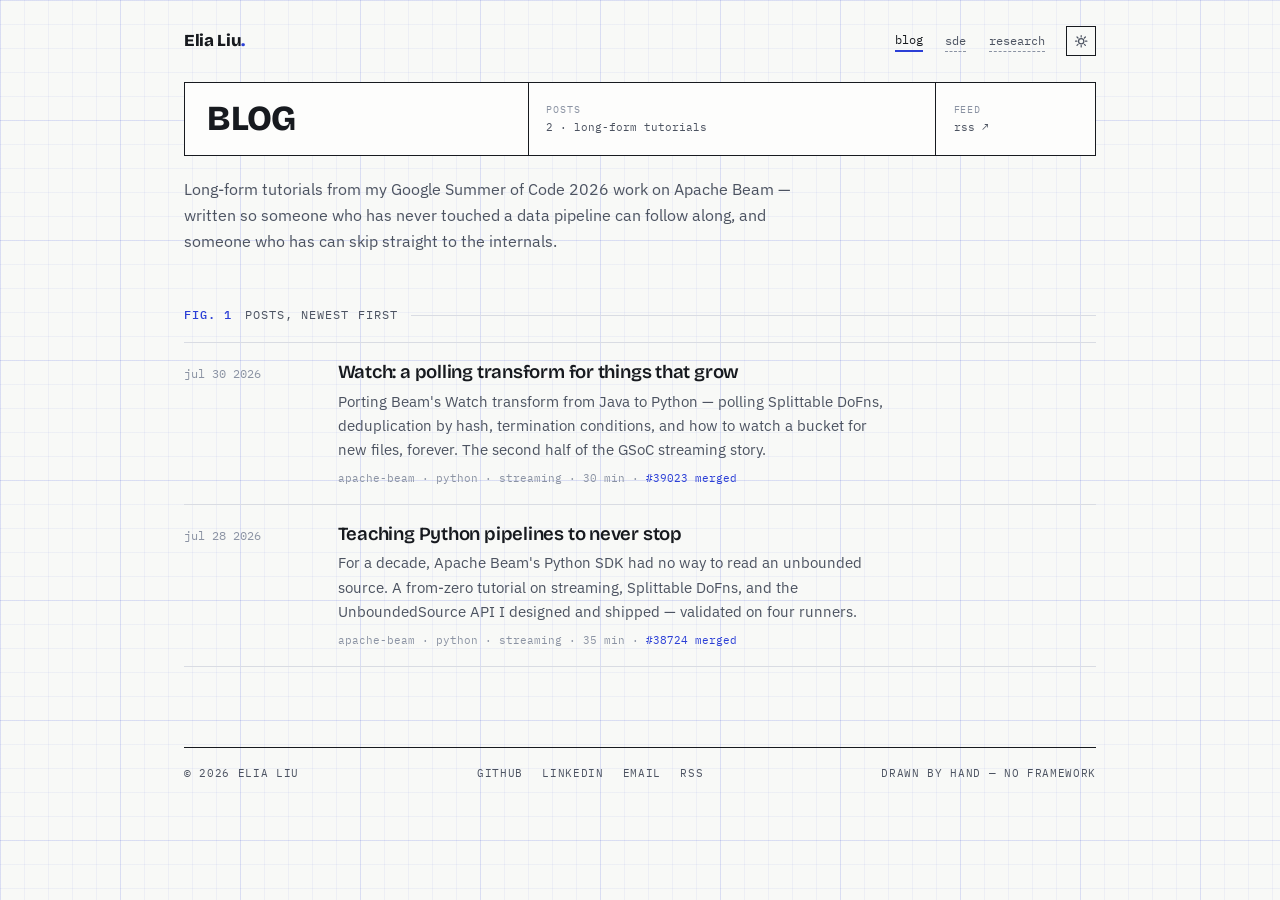
==== blog/index.html @ fddeb636 "feat: launch personal site with schematic design and GSoC blog posts" ====
<!DOCTYPE html>
<html lang="en">
<head>
  <meta charset="utf-8">
  <meta name="viewport" content="width=device-width, initial-scale=1">
  <title>Blog — Elia Liu</title>
  <meta name="description" content="Long-form tutorials and build notes from Elia Liu's GSoC 2026 work on Apache Beam: unbounded sources, the Watch transform, and streaming Python.">
  <link rel="canonical" href="https://eliaaazzz.github.io/blog/">
  <meta property="og:title" content="Blog — Elia Liu">
  <meta property="og:description" content="Long-form tutorials and build notes: streaming Python on Apache Beam.">
  <meta property="og:type" content="website">
  <meta property="og:url" content="https://eliaaazzz.github.io/blog/">
  <meta property="og:site_name" content="Elia Liu">
  <meta name="twitter:card" content="summary">
  <meta name="theme-color" media="(prefers-color-scheme: light)" content="#f8f9f7">
  <meta name="theme-color" media="(prefers-color-scheme: dark)" content="#101114">
  <link rel="icon" type="image/svg+xml" href="/assets/favicon.svg">
  <link rel="alternate" type="application/rss+xml" title="Elia Liu — writing" href="/feed.xml">
  <script>(function(){try{var t=localStorage.getItem("theme");if(t)document.documentElement.setAttribute("data-theme",t)}catch(e){}})();</script>
  <link rel="preconnect" href="https://fonts.googleapis.com">
  <link rel="preconnect" href="https://fonts.gstatic.com" crossorigin>
  <link href="https://fonts.googleapis.com/css2?family=Bricolage+Grotesque:opsz,wght@12..96,600;12..96,700;12..96,800&family=IBM+Plex+Mono:wght@400;500&family=IBM+Plex+Sans:wght@400;500;600&display=swap" rel="stylesheet">
  <link rel="stylesheet" href="/assets/css/main.css">
  <script defer src="/assets/js/main.js"></script>
</head>
<body>
  <a class="skip-link" href="#main">Skip to content</a>

  <header class="topbar shell">
    <a class="wordmark" href="/">Elia Liu<span class="lt">.</span></a>
    <div class="topbar-right">
      <nav class="crumbs" aria-label="Site">
        <a href="/blog/" aria-current="page">blog</a>
        <a href="/sde/">sde</a>
        <a href="/research/">research</a>
      </nav>
      <button class="theme-btn" type="button" aria-label="Toggle color theme">
        <svg class="sun" viewBox="0 0 24 24" fill="none" stroke="currentColor" stroke-width="2" stroke-linecap="round" aria-hidden="true"><circle cx="12" cy="12" r="4.4"/><path d="M12 2.5v2.4M12 19.1v2.4M2.5 12h2.4M19.1 12h2.4M5 5l1.7 1.7M17.3 17.3 19 19M19 5l-1.7 1.7M6.7 17.3 5 19"/></svg>
        <svg class="moon" viewBox="0 0 24 24" fill="none" stroke="currentColor" stroke-width="2" stroke-linecap="round" stroke-linejoin="round" aria-hidden="true"><path d="M20.2 14.2A8.2 8.2 0 0 1 9.8 3.8a8.2 8.2 0 1 0 10.4 10.4Z"/></svg>
      </button>
    </div>
  </header>

  <main id="main" class="shell">

    <header class="pstrip">
      <h1>Blog</h1>
      <div class="cell"><b>POSTS</b>2 · long-form tutorials</div>
      <div class="cell"><b>FEED</b><a href="/feed.xml" style="text-decoration:none">rss ↗</a></div>
    </header>
    <p class="page-dek">
      Long-form tutorials from my Google Summer of Code 2026 work on Apache Beam — written so
      someone who has never touched a data pipeline can follow along, and someone who has can skip
      straight to the internals.
    </p>

    <section class="fig" aria-labelledby="figposts">
      <div class="fig-cap" id="figposts"><span class="no">FIG. 1</span><span>posts, newest first</span></div>
      <div class="rows">
        <div class="row">
          <span class="when">jul 30 2026</span>
          <div>
            <h3><a href="/blog/beam-python-watch-transform/">Watch: a polling transform for things that grow</a></h3>
            <p>Porting Beam's Watch transform from Java to Python — polling Splittable DoFns,
              deduplication by hash, termination conditions, and how to watch a bucket for new files,
              forever. The second half of the GSoC streaming story.</p>
            <div class="refs">apache-beam · python · streaming · 30 min · <span class="pr">#39023 merged</span></div>
          </div>
        </div>
        <div class="row">
          <span class="when">jul 28 2026</span>
          <div>
            <h3><a href="/blog/beam-python-unbounded-sources/">Teaching Python pipelines to never stop</a></h3>
            <p>For a decade, Apache Beam's Python SDK had no way to read an unbounded source. A
              from-zero tutorial on streaming, Splittable DoFns, and the UnboundedSource API I designed
              and shipped — validated on four runners.</p>
            <div class="refs">apache-beam · python · streaming · 35 min · <span class="pr">#38724 merged</span></div>
          </div>
        </div>
      </div>
    </section>

  </main>

  <footer class="foot shell">
    <div class="foot-inner">
      <span>© 2026 Elia Liu</span>
      <nav class="foot-links" aria-label="Elsewhere">
        <a href="https://github.com/Eliaaazzz">GitHub</a>
        <a href="https://www.linkedin.com/in/elia-liu">LinkedIn</a>
        <a href="mailto:elialiulzy@gmail.com">Email</a>
        <a href="/feed.xml">RSS</a>
      </nav>
      <span>drawn by hand — no framework</span>
    </div>
  </footer>
</body>
</html>
---- assets/css/main.css ----
/* ==========================================================================
   elia liu — personal site
   Direction: "Working Schematic" — the site as an annotated engineering
   drawing that runs. Graph-paper ground, drawing-sheet title block,
   FIG.-numbered sections, ultramarine drafting ink, one live instrument.
   Type: Bricolage Grotesque (display) · IBM Plex Sans (body) · IBM Plex Mono (data)
   Hand-written CSS. No framework, no build step.
   ========================================================================== */

/* ---------- tokens ---------- */

:root {
  color-scheme: light;

  --paper: #f8f9f7;
  --panel: #fdfdfc;
  --inset: #f0f1ee;
  --ink: #171a1f;
  --ink2: #4c5361;
  --ink3: #8b93a3;
  --line: #d9dce3;
  --frame: #171a1f;            /* 1.5px drawing frames */

  --blue: #2b3fd6;             /* ultramarine drafting ink */
  --blue-strong: #1e2fa8;
  --blue-soft: rgba(43, 63, 214, 0.08);
  --amber: #c77e02;            /* instrument readouts (watermark) */

  --grid: rgba(43, 63, 214, 0.05);
  --grid2: rgba(43, 63, 214, 0.1);

  --sel: rgba(43, 63, 214, 0.16);

  --code-bg: #f1f2ee;
  --syn-comment: #7d8490;
  --syn-keyword: #2b3fd6;
  --syn-string: #2f7d4f;
  --syn-number: #c77e02;
  --syn-title: #7a3fd1;
  --syn-builtin: #8a4baf;

  --disp: "Bricolage Grotesque", "Arial Black", sans-serif;
  --sans: "IBM Plex Sans", -apple-system, "Segoe UI", sans-serif;
  --mono: "IBM Plex Mono", ui-monospace, Consolas, monospace;

  --w: 60rem;
  --w-prose: 44rem;
}

[data-theme="dark"] {
  color-scheme: dark;
  --paper: #101114;
  --panel: #16181d;
  --inset: #1a1c22;
  --ink: #e8eaf2;
  --ink2: #aab0bf;
  --ink3: #6c7382;
  --line: #2a2d35;
  --frame: #c6cad6;

  --blue: #8b9aff;
  --blue-strong: #a9b5ff;
  --blue-soft: rgba(139, 154, 255, 0.12);
  --amber: #e0a33e;

  --grid: rgba(139, 154, 255, 0.045);
  --grid2: rgba(139, 154, 255, 0.09);

  --sel: rgba(139, 154, 255, 0.25);

  --code-bg: #14161a;
  --syn-comment: #7d8590;
  --syn-keyword: #8b9aff;
  --syn-string: #7ec699;
  --syn-number: #e0a33e;
  --syn-title: #c39ef0;
  --syn-builtin: #c39ef0;
}

@media (prefers-color-scheme: dark) {
  :root:not([data-theme="light"]) {
    color-scheme: dark;
    --paper: #101114;
    --panel: #16181d;
    --inset: #1a1c22;
    --ink: #e8eaf2;
    --ink2: #aab0bf;
    --ink3: #6c7382;
    --line: #2a2d35;
    --frame: #c6cad6;

    --blue: #8b9aff;
    --blue-strong: #a9b5ff;
    --blue-soft: rgba(139, 154, 255, 0.12);
    --amber: #e0a33e;

    --grid: rgba(139, 154, 255, 0.045);
    --grid2: rgba(139, 154, 255, 0.09);

    --sel: rgba(139, 154, 255, 0.25);

    --code-bg: #14161a;
    --syn-comment: #7d8590;
    --syn-keyword: #8b9aff;
    --syn-string: #7ec699;
    --syn-number: #e0a33e;
    --syn-title: #c39ef0;
    --syn-builtin: #c39ef0;
  }
}

/* ---------- base ---------- */

*, *::before, *::after { box-sizing: border-box; }

html { -webkit-text-size-adjust: 100%; }

body {
  margin: 0;
  overflow-x: clip;
  background: var(--paper);
  color: var(--ink);
  font-family: var(--sans);
  font-size: 1rem;
  line-height: 1.62;
  -webkit-font-smoothing: antialiased;
  text-rendering: optimizeLegibility;
  background-image:
    linear-gradient(var(--grid) 1px, transparent 1px),
    linear-gradient(90deg, var(--grid) 1px, transparent 1px),
    linear-gradient(var(--grid2) 1px, transparent 1px),
    linear-gradient(90deg, var(--grid2) 1px, transparent 1px);
  background-size: 24px 24px, 24px 24px, 120px 120px, 120px 120px;
}

::selection { background: var(--sel); }

img, svg { max-width: 100%; height: auto; }

a {
  color: inherit;
  text-decoration: underline;
  text-decoration-thickness: 1px;
  text-underline-offset: 3px;
  text-decoration-color: var(--ink3);
  transition: color 120ms ease, text-decoration-color 120ms ease;
}
a:hover { color: var(--blue); text-decoration-color: var(--blue); }

:focus-visible {
  outline: 2px solid var(--blue);
  outline-offset: 2px;
}

h1, h2, h3, h4 { margin: 0; line-height: 1.15; }

.shell { max-width: var(--w); margin-inline: auto; padding-inline: 1.5rem; }
.shell--prose { max-width: var(--w-prose); }

.skip-link {
  position: absolute;
  left: 1rem;
  top: -3.5rem;
  z-index: 100;
  background: var(--ink);
  color: var(--paper);
  padding: 0.4rem 0.8rem;
  font-family: var(--mono);
  font-size: 0.8rem;
  text-decoration: none;
  transition: top 120ms ease;
}
.skip-link:focus-visible { top: 1rem; }

/* ---------- topbar (sub-pages) ---------- */

.topbar {
  display: flex;
  align-items: center;
  justify-content: space-between;
  gap: 1rem;
  padding-block: 1.6rem 0;
}
.topbar .wordmark {
  font-family: var(--disp);
  font-weight: 800;
  font-size: 1.05rem;
  letter-spacing: -0.02em;
  text-decoration: none;
}
.topbar .wordmark:hover { color: var(--blue); }
.topbar .wordmark .lt { color: var(--blue); }
.topbar-right { display: flex; align-items: center; gap: 0.9rem 1.3rem; flex-wrap: wrap; justify-content: flex-end; }

/* ---------- crumbs nav ---------- */

.crumbs {
  display: flex;
  align-items: center;
  flex-wrap: wrap;
  gap: 0.8rem 1.4rem;
  font-family: var(--mono);
  font-size: 0.78rem;
}
.crumbs a {
  color: var(--ink2);
  text-decoration: none;
  border-bottom: 1px dashed var(--ink3);
  padding-bottom: 1px;
}
.crumbs a:hover { color: var(--blue); border-bottom-color: var(--blue); }
.crumbs a[aria-current="page"] { color: var(--ink); border-bottom: 2px solid var(--blue); }
.crumbs-row { margin: 0.9rem 0 0; display: flex; align-items: center; justify-content: space-between; gap: 1rem; }

.theme-btn {
  display: grid;
  place-items: center;
  width: 1.9rem;
  height: 1.9rem;
  padding: 0;
  border: 1.5px solid var(--frame);
  background: var(--paper);
  color: var(--ink2);
  cursor: pointer;
}
.theme-btn:hover { background: var(--ink); color: var(--paper); border-color: var(--ink); }
.theme-btn svg { width: 0.9rem; height: 0.9rem; }
.theme-btn .moon { display: none; }
[data-theme="dark"] .theme-btn .moon { display: block; }
[data-theme="dark"] .theme-btn .sun { display: none; }
@media (prefers-color-scheme: dark) {
  :root:not([data-theme="light"]) .theme-btn .moon { display: block; }
  :root:not([data-theme="light"]) .theme-btn .sun { display: none; }
}

/* ---------- title block (home hero) ---------- */

.tblock {
  margin-top: 2.4rem;
  border: 1.5px solid var(--frame);
  background: var(--panel);
  display: grid;
  grid-template-columns: 1fr auto;
}
.tblock .id { padding: 1.5rem 1.7rem 1.6rem; border-right: 1.5px solid var(--frame); }
.tblock h1 {
  font-family: var(--disp);
  font-weight: 800;
  font-size: clamp(2.1rem, 5.5vw, 3.4rem);
  letter-spacing: -0.03em;
  line-height: 1;
  text-transform: uppercase;
}
.tblock h1 .lt { color: var(--blue); }
.tblock .role { margin: 0.8rem 0 0; color: var(--ink2); max-width: 46ch; }
.tblock .role a { color: var(--ink); }
.tblock .role a:hover { color: var(--blue); }
.tblock .meta { display: grid; grid-auto-rows: 1fr; min-width: 14rem; }
.tblock .meta > div {
  padding: 0.5rem 1rem;
  border-bottom: 1px solid var(--line);
  font-family: var(--mono);
  font-size: 0.73rem;
  color: var(--ink2);
  display: flex;
  flex-direction: column;
  justify-content: center;
}
.tblock .meta > div:last-child { border-bottom: 0; }
.tblock .meta b {
  color: var(--ink3);
  font-weight: 400;
  font-size: 0.62rem;
  letter-spacing: 0.09em;
}
@media (max-width: 700px) {
  .tblock { grid-template-columns: 1fr; }
  .tblock .id { border-right: 0; border-bottom: 1.5px solid var(--frame); }
  .tblock .meta { grid-auto-rows: auto; grid-template-columns: 1fr 1fr; }
}

/* ---------- page strip (sub-page heading) ---------- */

.pstrip {
  margin-top: 1.6rem;
  border: 1.5px solid var(--frame);
  background: var(--panel);
  display: flex;
  align-items: stretch;
  justify-content: space-between;
  gap: 1rem;
}
.pstrip h1 {
  font-family: var(--disp);
  font-weight: 800;
  font-size: clamp(1.5rem, 3.6vw, 2.2rem);
  letter-spacing: -0.025em;
  text-transform: uppercase;
  padding: 1rem 1.4rem;
}
.pstrip .cell {
  border-left: 1.5px solid var(--frame);
  padding: 0.7rem 1.1rem;
  font-family: var(--mono);
  font-size: 0.7rem;
  color: var(--ink2);
  display: flex;
  flex-direction: column;
  justify-content: center;
  min-width: 10rem;
}
.pstrip .cell b { color: var(--ink3); font-weight: 400; font-size: 0.6rem; letter-spacing: 0.09em; }
@media (max-width: 560px) { .pstrip .cell { display: none; } }

.page-dek { margin: 1.3rem 0 0; color: var(--ink2); max-width: 62ch; }
.page-dek a { color: var(--ink); }
.page-dek a:hover { color: var(--blue); }

/* ---------- FIG sections ---------- */

.fig { margin-top: 3.2rem; }
.fig-cap {
  font-family: var(--mono);
  font-size: 0.72rem;
  letter-spacing: 0.09em;
  color: var(--ink2);
  display: flex;
  align-items: center;
  gap: 0.8rem;
  text-transform: uppercase;
}
.fig-cap .no { color: var(--blue); font-weight: 500; white-space: nowrap; }
.fig-cap::after { content: ""; flex: 1; border-top: 1px solid var(--line); }
.fig-cap a { color: var(--ink2); text-decoration: none; border-bottom: 1px dashed var(--ink3); }
.fig-cap a:hover { color: var(--blue); border-bottom-color: var(--blue); }

/* ---------- rows (lists of work / posts) ---------- */

.rows { margin-top: 1.1rem; }
.row {
  display: grid;
  grid-template-columns: 8rem 1fr;
  gap: 0.4rem 1.6rem;
  padding: 1.05rem 0;
  border-bottom: 1px solid var(--line);
}
.row:first-child { border-top: 1px solid var(--line); }
.row .when {
  font-family: var(--mono);
  font-size: 0.72rem;
  color: var(--ink3);
  padding-top: 0.3rem;
  line-height: 1.6;
}
.row .when .place { display: block; margin-top: 0.15rem; }
.row h3 {
  font-family: var(--disp);
  font-weight: 600;
  font-size: 1.16rem;
  letter-spacing: -0.012em;
  line-height: 1.3;
}
.row h3 a { text-decoration: none; border-bottom: 2px solid transparent; }
.row h3 a:hover { color: var(--blue); border-bottom-color: var(--blue); }
.row p { margin: 0.35rem 0 0; color: var(--ink2); font-size: 0.93rem; max-width: 62ch; }
.row p a { color: var(--ink); }
.row .refs {
  font-family: var(--mono);
  font-size: 0.7rem;
  color: var(--ink3);
  margin-top: 0.45rem;
}
.row .refs .pr { color: var(--blue); }
.row ul { margin: 0.7rem 0 0; padding-left: 1.15rem; font-size: 0.92rem; color: var(--ink2); }
.row li { margin-bottom: 0.45rem; line-height: 1.6; }
.row li::marker { color: var(--blue); }
.row li strong { color: var(--ink); font-weight: 600; }
.row li a { color: var(--ink); }
@media (max-width: 640px) {
  .row { grid-template-columns: 1fr; }
  .row .when .place { display: inline; margin-left: 0.5rem; }
}

/* ---------- spec table (skills / education) ---------- */

.spec { margin-top: 1.1rem; border: 1.5px solid var(--frame); background: var(--panel); }
.spec-row {
  display: grid;
  grid-template-columns: 10rem 1fr;
  border-bottom: 1px solid var(--line);
}
.spec-row:last-child { border-bottom: 0; }
.spec-row .k {
  font-family: var(--mono);
  font-size: 0.68rem;
  letter-spacing: 0.09em;
  text-transform: uppercase;
  color: var(--ink3);
  padding: 0.7rem 1rem;
  border-right: 1px solid var(--line);
}
.spec-row .v { padding: 0.6rem 1rem; font-size: 0.9rem; color: var(--ink2); }
.spec-row .v a { color: var(--ink); }
@media (max-width: 560px) {
  .spec-row { grid-template-columns: 1fr; }
  .spec-row .k { border-right: 0; padding-bottom: 0; }
}

/* ---------- the live instrument (Watch sim) ---------- */

.sim { border: 1.5px solid var(--frame); margin-top: 1rem; background: var(--panel); }
.sim-head {
  display: flex;
  justify-content: space-between;
  align-items: center;
  flex-wrap: wrap;
  gap: 0.4rem 1rem;
  padding: 0.7rem 1rem;
  border-bottom: 1px solid var(--line);
}
.sim-head .t { font-family: var(--mono); font-size: 0.74rem; color: var(--ink2); }
.sim-head .t b { color: var(--ink); font-weight: 500; }
.sim-head .wm { font-family: var(--mono); font-size: 0.72rem; color: var(--amber); }
.sim-body { display: grid; grid-template-columns: 1fr auto 1fr; min-height: 168px; }
.sim .lane { padding: 0.9rem 1rem; min-width: 0; }
.sim .lane h4 {
  margin: 0 0 0.6rem;
  font-family: var(--mono);
  font-weight: 400;
  font-size: 0.64rem;
  letter-spacing: 0.11em;
  color: var(--ink3);
}
.sim .pipe {
  display: flex;
  flex-direction: column;
  justify-content: center;
  align-items: center;
  padding: 0 0.6rem;
}
.sim .pipe .arrow { font-family: var(--mono); color: var(--blue); font-size: 0.8rem; white-space: nowrap; }
.sim .pipe .lbl { font-family: var(--mono); font-size: 0.6rem; color: var(--ink3); margin-top: 0.25rem; }
.chip {
  display: inline-flex;
  align-items: center;
  gap: 0.4rem;
  font-family: var(--mono);
  font-size: 0.74rem;
  border: 1px solid var(--line);
  padding: 0.16rem 0.5rem;
  margin: 0 0.3rem 0.35rem 0;
  background: var(--paper);
  transition: border-color 200ms ease, box-shadow 200ms ease, color 200ms ease;
}
.chip.scan { border-color: var(--blue); box-shadow: 0 0 0 2px var(--blue-soft); }
.chip.new { border-color: var(--blue); color: var(--blue); }
.chip.dup { color: var(--ink3); text-decoration: line-through; }
.chip .ts { color: var(--ink3); font-size: 0.62rem; }
.sim-log {
  border-top: 1px solid var(--line);
  padding: 0.5rem 1rem;
  font-family: var(--mono);
  font-size: 0.7rem;
  color: var(--ink2);
  min-height: 1.5rem;
}
.sim-log .ok { color: var(--blue); }
.sim-controls {
  display: flex;
  align-items: center;
  gap: 0.6rem 0.8rem;
  flex-wrap: wrap;
  padding: 0.7rem 1rem;
  border-top: 1.5px solid var(--frame);
}
.sim-controls .hint { font-family: var(--mono); font-size: 0.66rem; color: var(--ink3); }
.btn {
  font-family: var(--mono);
  font-size: 0.74rem;
  border: 1.5px solid var(--frame);
  background: var(--paper);
  color: var(--ink);
  padding: 0.42rem 0.8rem;
  cursor: pointer;
}
.btn:hover { background: var(--ink); color: var(--paper); }
.btn.primary { background: var(--blue); border-color: var(--blue); color: #fff; }
.btn.primary:hover { background: var(--blue-strong); border-color: var(--blue-strong); }
[data-theme="dark"] .btn.primary, :root:not([data-theme="light"]) .btn.primary { color: #101114; }
.sim-note { font-size: 0.88rem; color: var(--ink2); margin: 0.8rem 0 0; max-width: 64ch; }
.sim-note a { color: var(--ink); }
@media (max-width: 700px) {
  .sim-body { grid-template-columns: 1fr; }
  .sim .pipe { padding: 0.5rem 1rem; align-items: flex-start; }
}

/* ---------- link row ---------- */

.link-row {
  display: flex;
  flex-wrap: wrap;
  gap: 0.6rem 1.4rem;
  margin-top: 1.1rem;
  font-family: var(--mono);
  font-size: 0.8rem;
}
.link-row a { color: var(--ink2); text-decoration: none; border-bottom: 1px dashed var(--ink3); padding-bottom: 1px; }
.link-row a:hover { color: var(--blue); border-bottom-color: var(--blue); }

/* ---------- posts ---------- */

.post-head { padding-top: 2.2rem; }
.post-head .crumb { font-family: var(--mono); font-size: 0.74rem; color: var(--ink3); }
.post-head .crumb a { color: var(--ink2); text-decoration: none; border-bottom: 1px dashed var(--ink3); }
.post-head .crumb a:hover { color: var(--blue); border-bottom-color: var(--blue); }
.post-head h1 {
  margin-top: 1rem;
  font-family: var(--disp);
  font-weight: 800;
  font-size: clamp(1.9rem, 4.5vw, 2.9rem);
  letter-spacing: -0.028em;
  line-height: 1.08;
  text-wrap: balance;
}
.post-head .dek { margin: 1.2rem 0 0; color: var(--ink2); line-height: 1.7; max-width: 62ch; }
.post-meta {
  display: flex;
  flex-wrap: wrap;
  gap: 0.35rem 0.55rem;
  margin-top: 1.2rem;
  font-family: var(--mono);
  font-size: 0.74rem;
  color: var(--ink3);
}
.post-meta .sep { color: var(--line); }

.post-layout { padding-top: 2rem; }

.toc { display: none; }
details.toc-mobile {
  margin: 0 0 2.2rem;
  border: 1.5px solid var(--frame);
  background: var(--panel);
  padding: 0.75rem 1rem;
  font-size: 0.9rem;
}
details.toc-mobile summary {
  cursor: pointer;
  font-family: var(--mono);
  font-size: 0.7rem;
  letter-spacing: 0.11em;
  text-transform: uppercase;
  color: var(--ink2);
}
details.toc-mobile ol { margin: 0.8rem 0 0.2rem; padding-left: 1.3rem; color: var(--ink2); }
details.toc-mobile li { margin-bottom: 0.3rem; }
details.toc-mobile a { text-decoration: none; color: inherit; }
details.toc-mobile a:hover { color: var(--blue); }

/* ---------- prose ---------- */

.prose { line-height: 1.75; max-width: var(--w-prose); }

.prose p, .prose ul, .prose ol { margin: 0 0 1.25rem; }
.prose ul, .prose ol { padding-left: 1.35rem; }
.prose li { margin-bottom: 0.4rem; }
.prose li::marker { color: var(--blue); }

.prose a { text-decoration-color: var(--ink3); }
.prose a:hover { color: var(--blue); text-decoration-color: var(--blue); }

.prose strong { font-weight: 600; }

.prose h2 {
  font-family: var(--disp);
  font-size: 1.45rem;
  font-weight: 700;
  letter-spacing: -0.018em;
  margin: 3rem 0 1rem;
  scroll-margin-top: 2rem;
}
.prose h3 {
  font-family: var(--disp);
  font-size: 1.1rem;
  font-weight: 600;
  margin: 2.2rem 0 0.8rem;
  scroll-margin-top: 2rem;
}
.prose h2 a, .prose h3 a { text-decoration: none; }
.prose h2 a:hover, .prose h3 a:hover { color: var(--blue); }

.prose hr { border: 0; border-top: 1px solid var(--line); margin: 2.5rem 0; }

.prose blockquote {
  margin: 1.6rem 0;
  padding: 0.1rem 0 0.1rem 1.1rem;
  border-left: 2px solid var(--blue);
  color: var(--ink2);
}
.prose blockquote p:last-child { margin-bottom: 0; }

.prose code {
  font-family: var(--mono);
  font-size: 0.85em;
  background: var(--inset);
  border: 1px solid var(--line);
  padding: 0.08em 0.32em;
  overflow-wrap: break-word;
}

/* code blocks */
.codeblock {
  margin: 1.6rem 0;
  border: 1.5px solid var(--frame);
  background: var(--code-bg);
  overflow: hidden;
}
.codeblock-bar {
  display: flex;
  align-items: center;
  justify-content: space-between;
  gap: 1rem;
  padding: 0.45rem 0.9rem;
  border-bottom: 1px solid var(--line);
  background: var(--panel);
}
.codeblock-bar .fname { font-family: var(--mono); font-size: 0.7rem; letter-spacing: 0.05em; color: var(--ink2); }
.copy-btn {
  font-family: var(--mono);
  font-size: 0.68rem;
  color: var(--ink2);
  background: transparent;
  border: 1px solid var(--line);
  padding: 0.14rem 0.5rem;
  cursor: pointer;
}
.copy-btn:hover { color: var(--paper); background: var(--ink); border-color: var(--ink); }
.copy-btn.done { color: var(--blue); border-color: var(--blue); background: transparent; }

.codeblock pre {
  margin: 0;
  padding: 0.95rem 1rem;
  overflow-x: auto;
  font-family: var(--mono);
  font-size: 0.8125rem;
  line-height: 1.6;
  -webkit-overflow-scrolling: touch;
}
.codeblock pre code { background: none; border: 0; padding: 0; font-size: inherit; }

.hljs { color: var(--ink); }
.hljs-comment, .hljs-quote { color: var(--syn-comment); font-style: italic; }
.hljs-keyword, .hljs-selector-tag { color: var(--syn-keyword); }
.hljs-string, .hljs-addition { color: var(--syn-string); }
.hljs-number, .hljs-literal { color: var(--syn-number); }
.hljs-title, .hljs-section, .hljs-name { color: var(--syn-title); }
.hljs-built_in, .hljs-type, .hljs-class { color: var(--syn-builtin); }
.hljs-meta, .hljs-doctag { color: var(--syn-comment); }
.hljs-emphasis { font-style: italic; }
.hljs-strong { font-weight: 600; }

/* callouts — drawing annotations */
.callout {
  margin: 1.6rem 0;
  padding: 0.9rem 1.1rem;
  border: 1px dashed var(--ink3);
  background: var(--panel);
  font-size: 0.9375rem;
}
.callout p { margin: 0 0 0.5rem; }
.callout p:last-child { margin: 0; }
.callout .callout-label {
  display: block;
  font-family: var(--mono);
  font-size: 0.66rem;
  letter-spacing: 0.12em;
  text-transform: uppercase;
  color: var(--blue);
  margin-bottom: 0.45rem;
}
.callout--plain .callout-label { color: var(--ink3); }

/* tables */
.table-wrap { margin: 1.6rem 0; overflow-x: auto; border: 1.5px solid var(--frame); background: var(--panel); }
.prose table { border-collapse: collapse; width: 100%; font-size: 0.86rem; line-height: 1.55; }
.prose th {
  font-family: var(--mono);
  font-weight: 500;
  font-size: 0.68rem;
  letter-spacing: 0.09em;
  text-transform: uppercase;
  text-align: left;
  color: var(--ink3);
  padding: 0.55rem 1rem;
  border-bottom: 1.5px solid var(--frame);
}
.prose td { padding: 0.55rem 1rem; border-bottom: 1px solid var(--line); vertical-align: top; }
.prose tr:last-child td { border-bottom: 0; }
.prose td:first-child { white-space: nowrap; }

/* figures & diagrams */
.prose figure { margin: 2rem 0; }
.prose figcaption {
  margin-top: 0.7rem;
  font-family: var(--mono);
  font-size: 0.74rem;
  color: var(--ink3);
  text-align: center;
}
.diagram { display: block; margin-inline: auto; color: var(--ink2); }
.diagram .d-line { stroke: var(--ink3); }
.diagram .d-box { fill: var(--panel); stroke: var(--ink3); }
.diagram .d-box-accent { fill: var(--blue-soft); stroke: var(--blue); }
.diagram .d-ink { fill: var(--ink); }
.diagram .d-ink2 { fill: var(--ink2); }
.diagram .d-ink3 { fill: var(--ink3); }
.diagram .d-accent { fill: var(--blue); }
.diagram .d-accent-stroke { stroke: var(--blue); }
.diagram text { font-family: var(--mono); }

/* post footer */
.post-foot { padding-block: 2.5rem 0.5rem; }
.post-foot .back {
  font-family: var(--mono);
  font-size: 0.78rem;
  color: var(--ink2);
  text-decoration: none;
  border-bottom: 1px dashed var(--ink3);
}
.post-foot .back:hover { color: var(--blue); border-bottom-color: var(--blue); }
.post-nav {
  display: grid;
  grid-template-columns: 1fr 1fr;
  gap: 1rem;
  margin-top: 1.6rem;
  border: 1.5px solid var(--frame);
  background: var(--panel);
}
.post-nav a { text-decoration: none; padding: 0.9rem 1.1rem; font-size: 0.92rem; }
.post-nav a:first-child:not(.next) { border-right: 1px solid var(--line); }
.post-nav .dir {
  display: block;
  font-family: var(--mono);
  font-size: 0.64rem;
  letter-spacing: 0.11em;
  text-transform: uppercase;
  color: var(--ink3);
  margin-bottom: 0.3rem;
}
.post-nav .t { font-family: var(--disp); font-weight: 600; }
.post-nav a:hover .t { color: var(--blue); }
.post-nav .next { text-align: right; grid-column: 2; }
@media (max-width: 640px) {
  .post-nav { grid-template-columns: 1fr; }
  .post-nav .next { text-align: left; grid-column: 1; }
  .post-nav a:first-child:not(.next) { border-right: 0; border-bottom: 1px solid var(--line); }
}

/* ---------- footer ---------- */

.foot {
  margin-top: 4rem;
  padding-block: 1rem 3rem;
}
.foot-inner {
  border-top: 1.5px solid var(--frame);
  padding-top: 1rem;
  display: flex;
  flex-wrap: wrap;
  justify-content: space-between;
  gap: 0.6rem 1.5rem;
  font-family: var(--mono);
  font-size: 0.7rem;
  letter-spacing: 0.06em;
  color: var(--ink2);
  text-transform: uppercase;
}
.foot-links { display: flex; flex-wrap: wrap; gap: 0.4rem 1.2rem; }
.foot-links a { color: var(--ink2); text-decoration: none; }
.foot-links a:hover { color: var(--blue); }

/* ---------- motion ---------- */

@media (prefers-reduced-motion: reduce) {
  *, *::before, *::after {
    animation-duration: 0.001s !important;
    transition-duration: 0.001s !important;
  }
}
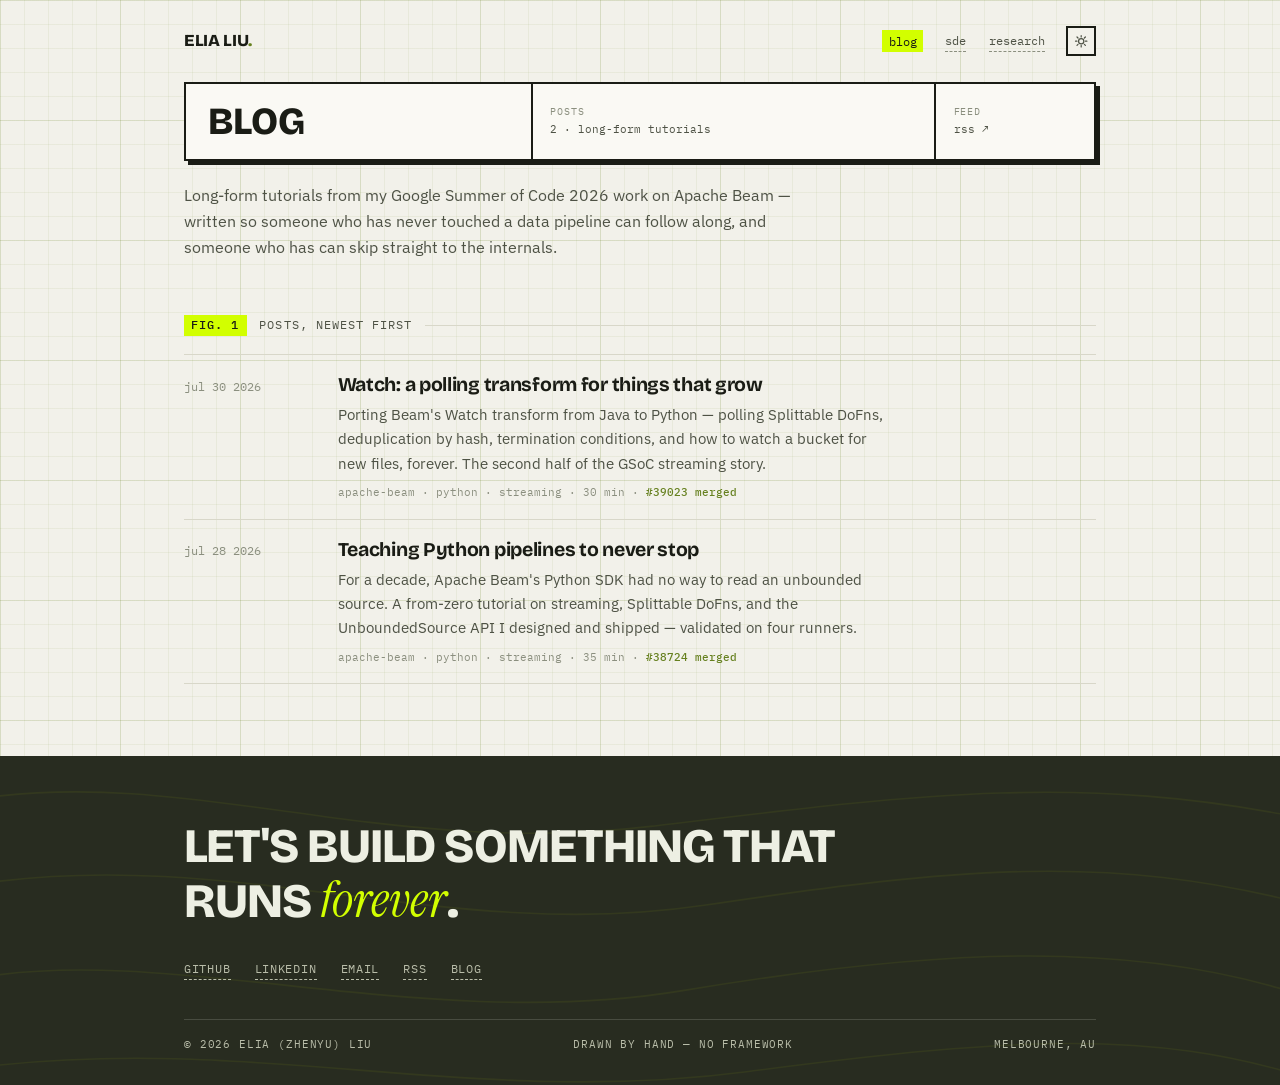
==== commit cbff93e4: "feat: electrify the schematic - chartreuse palette, manifesto band, ticker, portrait, reveals" ====
--- a/blog/index.html
+++ b/blog/index.html
@@ -12,14 +12,14 @@
   <meta property="og:url" content="https://eliaaazzz.github.io/blog/">
   <meta property="og:site_name" content="Elia Liu">
   <meta name="twitter:card" content="summary">
-  <meta name="theme-color" media="(prefers-color-scheme: light)" content="#f8f9f7">
-  <meta name="theme-color" media="(prefers-color-scheme: dark)" content="#101114">
+  <meta name="theme-color" media="(prefers-color-scheme: light)" content="#f2f1ea">
+  <meta name="theme-color" media="(prefers-color-scheme: dark)" content="#171a12">
   <link rel="icon" type="image/svg+xml" href="/assets/favicon.svg">
   <link rel="alternate" type="application/rss+xml" title="Elia Liu — writing" href="/feed.xml">
   <script>(function(){try{var t=localStorage.getItem("theme");if(t)document.documentElement.setAttribute("data-theme",t)}catch(e){}})();</script>
   <link rel="preconnect" href="https://fonts.googleapis.com">
   <link rel="preconnect" href="https://fonts.gstatic.com" crossorigin>
-  <link href="https://fonts.googleapis.com/css2?family=Bricolage+Grotesque:opsz,wght@12..96,600;12..96,700;12..96,800&family=IBM+Plex+Mono:wght@400;500&family=IBM+Plex+Sans:wght@400;500;600&display=swap" rel="stylesheet">
+  <link href="https://fonts.googleapis.com/css2?family=Bricolage+Grotesque:opsz,wght@12..96,600;12..96,700;12..96,800&family=Instrument+Serif:ital@0;1&family=IBM+Plex+Mono:wght@400;500&family=IBM+Plex+Sans:wght@400;500;600&display=swap" rel="stylesheet">
   <link rel="stylesheet" href="/assets/css/main.css">
   <script defer src="/assets/js/main.js"></script>
 </head>
@@ -82,16 +82,27 @@
 
   </main>
 
-  <footer class="foot shell">
-    <div class="foot-inner">
-      <span>© 2026 Elia Liu</span>
+  <footer class="foot">
+    <svg class="contours" viewBox="0 0 1200 320" preserveAspectRatio="none" aria-hidden="true">
+      <path d="M-20 40 C 180 10, 360 96, 610 66 S 1010 16, 1220 58" fill="none" stroke="currentColor" stroke-width="1.5"/>
+      <path d="M-20 120 C 220 84, 420 176, 660 140 S 1040 92, 1220 138" fill="none" stroke="currentColor" stroke-width="1.5"/>
+      <path d="M-20 208 C 160 176, 400 260, 640 220 S 1060 172, 1220 224" fill="none" stroke="currentColor" stroke-width="1.5"/>
+      <path d="M-20 292 C 240 260, 440 330, 700 296 S 1080 258, 1220 300" fill="none" stroke="currentColor" stroke-width="1.5"/>
+    </svg>
+    <div class="shell">
+      <p class="foot-big">Let's build something that runs <span class="gs">forever</span>.</p>
       <nav class="foot-links" aria-label="Elsewhere">
-        <a href="https://github.com/Eliaaazzz">GitHub</a>
-        <a href="https://www.linkedin.com/in/elia-liu">LinkedIn</a>
-        <a href="mailto:elialiulzy@gmail.com">Email</a>
-        <a href="/feed.xml">RSS</a>
+        <a href="https://github.com/Eliaaazzz">github</a>
+        <a href="https://www.linkedin.com/in/elia-liu">linkedin</a>
+        <a href="mailto:elialiulzy@gmail.com">email</a>
+        <a href="/feed.xml">rss</a>
+        <a href="/blog/">blog</a>
       </nav>
-      <span>drawn by hand — no framework</span>
+      <div class="foot-fine">
+        <span>© 2026 elia (zhenyu) liu</span>
+        <span>drawn by hand — no framework</span>
+        <span>melbourne, au</span>
+      </div>
     </div>
   </footer>
 </body>
--- a/assets/css/main.css
+++ b/assets/css/main.css
@@ -1,9 +1,11 @@
 /* ==========================================================================
    elia liu — personal site
-   Direction: "Working Schematic" — the site as an annotated engineering
-   drawing that runs. Graph-paper ground, drawing-sheet title block,
-   FIG.-numbered sections, ultramarine drafting ink, one live instrument.
-   Type: Bricolage Grotesque (display) · IBM Plex Sans (body) · IBM Plex Mono (data)
+   Direction: "Working Schematic", electrified.
+   Warm paper + graph grid, drawing frames and FIG. captions — now carrying
+   an electric-chartreuse / deep-olive palette, manifesto typography with
+   green serif keywords, a keyword ticker, and one live instrument.
+   Type: Bricolage Grotesque (display caps) · Instrument Serif (green italics)
+         · IBM Plex Sans (body) · IBM Plex Mono (data)
    Hand-written CSS. No framework, no build step.
    ========================================================================== */
 
@@ -12,34 +14,40 @@
 :root {
   color-scheme: light;
 
-  --paper: #f8f9f7;
-  --panel: #fdfdfc;
-  --inset: #f0f1ee;
-  --ink: #171a1f;
-  --ink2: #4c5361;
-  --ink3: #8b93a3;
-  --line: #d9dce3;
-  --frame: #171a1f;            /* 1.5px drawing frames */
-
-  --blue: #2b3fd6;             /* ultramarine drafting ink */
-  --blue-strong: #1e2fa8;
-  --blue-soft: rgba(43, 63, 214, 0.08);
-  --amber: #c77e02;            /* instrument readouts (watermark) */
-
-  --grid: rgba(43, 63, 214, 0.05);
-  --grid2: rgba(43, 63, 214, 0.1);
-
-  --sel: rgba(43, 63, 214, 0.16);
-
-  --code-bg: #f1f2ee;
-  --syn-comment: #7d8490;
-  --syn-keyword: #2b3fd6;
-  --syn-string: #2f7d4f;
-  --syn-number: #c77e02;
+  --paper: #f2f1ea;            /* warm off-white */
+  --panel: #faf9f4;
+  --inset: #e9e8df;
+  --ink: #1a1c15;              /* green-biased near-black */
+  --ink2: #4e5245;
+  --ink3: #8b8f7f;
+  --line: #d8d7c9;
+  --frame: #1a1c15;
+
+  --lime: #d2ff00;             /* electric chartreuse */
+  --lime-ink: #1a1c15;         /* text on lime */
+  --lime-soft: rgba(178, 219, 0, 0.16);
+  --green: #66801f;            /* serif keyword green on light */
+  --olive: #282c20;            /* deep olive band */
+  --olive-ink: #edefe3;        /* text on olive */
+  --olive-ink2: #b9bda9;
+
+  --grid: rgba(102, 128, 31, 0.07);
+  --grid2: rgba(102, 128, 31, 0.13);
+
+  --sel: rgba(210, 255, 0, 0.55);
+
+  --code-bg: #ecebe1;
+  --syn-comment: #85897a;
+  --syn-keyword: #557a1f;
+  --syn-string: #2f6b4f;
+  --syn-number: #8a6a00;
   --syn-title: #7a3fd1;
   --syn-builtin: #8a4baf;
 
+  --shadow: 4px 4px 0 var(--frame);
+
   --disp: "Bricolage Grotesque", "Arial Black", sans-serif;
+  --serif: "Instrument Serif", Georgia, serif;
   --sans: "IBM Plex Sans", -apple-system, "Segoe UI", sans-serif;
   --mono: "IBM Plex Mono", ui-monospace, Consolas, monospace;
 
@@ -49,63 +57,73 @@
 
 [data-theme="dark"] {
   color-scheme: dark;
-  --paper: #101114;
-  --panel: #16181d;
-  --inset: #1a1c22;
-  --ink: #e8eaf2;
-  --ink2: #aab0bf;
-  --ink3: #6c7382;
-  --line: #2a2d35;
-  --frame: #c6cad6;
-
-  --blue: #8b9aff;
-  --blue-strong: #a9b5ff;
-  --blue-soft: rgba(139, 154, 255, 0.12);
-  --amber: #e0a33e;
-
-  --grid: rgba(139, 154, 255, 0.045);
-  --grid2: rgba(139, 154, 255, 0.09);
-
-  --sel: rgba(139, 154, 255, 0.25);
-
-  --code-bg: #14161a;
-  --syn-comment: #7d8590;
-  --syn-keyword: #8b9aff;
-  --syn-string: #7ec699;
-  --syn-number: #e0a33e;
-  --syn-title: #c39ef0;
-  --syn-builtin: #c39ef0;
+  --paper: #171a12;
+  --panel: #1e2218;
+  --inset: #232719;
+  --ink: #eef0e2;
+  --ink2: #b4b8a3;
+  --ink3: #767b66;
+  --line: #33382a;
+  --frame: #cdd2ba;
+
+  --lime: #d2ff00;
+  --lime-ink: #171a12;
+  --lime-soft: rgba(210, 255, 0, 0.13);
+  --green: #b4d543;
+  --olive: #21251a;
+  --olive-ink: #edefe3;
+  --olive-ink2: #a8ac96;
+
+  --grid: rgba(210, 255, 0, 0.04);
+  --grid2: rgba(210, 255, 0, 0.08);
+
+  --sel: rgba(210, 255, 0, 0.32);
+
+  --code-bg: #14170f;
+  --syn-comment: #7d8272;
+  --syn-keyword: #c3e88d;
+  --syn-string: #89ddb0;
+  --syn-number: #e5d068;
+  --syn-title: #c8a4f5;
+  --syn-builtin: #c8a4f5;
+
+  --shadow: 4px 4px 0 rgba(210, 255, 0, 0.55);
 }
 
 @media (prefers-color-scheme: dark) {
   :root:not([data-theme="light"]) {
     color-scheme: dark;
-    --paper: #101114;
-    --panel: #16181d;
-    --inset: #1a1c22;
-    --ink: #e8eaf2;
-    --ink2: #aab0bf;
-    --ink3: #6c7382;
-    --line: #2a2d35;
-    --frame: #c6cad6;
-
-    --blue: #8b9aff;
-    --blue-strong: #a9b5ff;
-    --blue-soft: rgba(139, 154, 255, 0.12);
-    --amber: #e0a33e;
-
-    --grid: rgba(139, 154, 255, 0.045);
-    --grid2: rgba(139, 154, 255, 0.09);
-
-    --sel: rgba(139, 154, 255, 0.25);
-
-    --code-bg: #14161a;
-    --syn-comment: #7d8590;
-    --syn-keyword: #8b9aff;
-    --syn-string: #7ec699;
-    --syn-number: #e0a33e;
-    --syn-title: #c39ef0;
-    --syn-builtin: #c39ef0;
+    --paper: #171a12;
+    --panel: #1e2218;
+    --inset: #232719;
+    --ink: #eef0e2;
+    --ink2: #b4b8a3;
+    --ink3: #767b66;
+    --line: #33382a;
+    --frame: #cdd2ba;
+
+    --lime: #d2ff00;
+    --lime-ink: #171a12;
+    --lime-soft: rgba(210, 255, 0, 0.13);
+    --green: #b4d543;
+    --olive: #21251a;
+    --olive-ink: #edefe3;
+    --olive-ink2: #a8ac96;
+
+    --grid: rgba(210, 255, 0, 0.04);
+    --grid2: rgba(210, 255, 0, 0.08);
+
+    --sel: rgba(210, 255, 0, 0.32);
+
+    --code-bg: #14170f;
+    --syn-comment: #7d8272;
+    --syn-keyword: #c3e88d;
+    --syn-string: #89ddb0;
+    --syn-number: #e5d068;
+    --syn-title: #c8a4f5;
+    --syn-builtin: #c8a4f5;
+
+    --shadow: 4px 4px 0 rgba(210, 255, 0, 0.55);
   }
 }
 
@@ -133,7 +151,7 @@
   background-size: 24px 24px, 24px 24px, 120px 120px, 120px 120px;
 }
 
-::selection { background: var(--sel); }
+::selection { background: var(--sel); color: var(--ink); }
 
 img, svg { max-width: 100%; height: auto; }
 
@@ -143,19 +161,31 @@
   text-decoration-thickness: 1px;
   text-underline-offset: 3px;
   text-decoration-color: var(--ink3);
-  transition: color 120ms ease, text-decoration-color 120ms ease;
-}
-a:hover { color: var(--blue); text-decoration-color: var(--blue); }
-
-:focus-visible {
-  outline: 2px solid var(--blue);
-  outline-offset: 2px;
-}
-
-h1, h2, h3, h4 { margin: 0; line-height: 1.15; }
+  transition: color 120ms ease, text-decoration-color 120ms ease, background-size 200ms ease;
+}
+a:hover { color: var(--green); text-decoration-color: var(--green); }
+
+:focus-visible { outline: 2.5px solid var(--green); outline-offset: 2px; }
+
+h1, h2, h3, h4 { margin: 0; line-height: 1.12; }
 
 .shell { max-width: var(--w); margin-inline: auto; padding-inline: 1.5rem; }
-.shell--prose { max-width: var(--w-prose); }
+
+/* full-bleed band */
+.bleed {
+  margin-inline: calc(50% - 50vw);
+  padding-inline: calc(50vw - 50%);
+}
+
+/* the one serif: green italic keywords */
+.gs {
+  font-family: var(--serif);
+  font-style: italic;
+  font-weight: 400;
+  color: var(--green);
+  letter-spacing: 0;
+  text-transform: none;
+}
 
 .skip-link {
   position: absolute;
@@ -172,6 +202,12 @@
 }
 .skip-link:focus-visible { top: 1rem; }
 
+/* ---------- reveal on scroll ---------- */
+
+.rv { opacity: 0; transform: translateY(18px); transition: opacity 600ms ease, transform 600ms cubic-bezier(0.2, 0.6, 0.2, 1); }
+.rv.in { opacity: 1; transform: none; }
+@media (prefers-reduced-motion: reduce) { .rv { opacity: 1; transform: none; } }
+
 /* ---------- topbar (sub-pages) ---------- */
 
 .topbar {
@@ -186,10 +222,11 @@
   font-weight: 800;
   font-size: 1.05rem;
   letter-spacing: -0.02em;
+  text-transform: uppercase;
   text-decoration: none;
 }
-.topbar .wordmark:hover { color: var(--blue); }
-.topbar .wordmark .lt { color: var(--blue); }
+.topbar .wordmark:hover { color: var(--green); }
+.topbar .wordmark .lt { color: var(--green); }
 .topbar-right { display: flex; align-items: center; gap: 0.9rem 1.3rem; flex-wrap: wrap; justify-content: flex-end; }
 
 /* ---------- crumbs nav ---------- */
@@ -208,8 +245,14 @@
   border-bottom: 1px dashed var(--ink3);
   padding-bottom: 1px;
 }
-.crumbs a:hover { color: var(--blue); border-bottom-color: var(--blue); }
-.crumbs a[aria-current="page"] { color: var(--ink); border-bottom: 2px solid var(--blue); }
+.crumbs a:hover { color: var(--green); border-bottom-color: var(--green); }
+.crumbs a[aria-current="page"] {
+  color: var(--ink);
+  border-bottom: 0;
+  background: var(--lime);
+  color: var(--lime-ink);
+  padding: 0.05rem 0.4rem;
+}
 .crumbs-row { margin: 0.9rem 0 0; display: flex; align-items: center; justify-content: space-between; gap: 1rem; }
 
 .theme-btn {
@@ -218,12 +261,12 @@
   width: 1.9rem;
   height: 1.9rem;
   padding: 0;
-  border: 1.5px solid var(--frame);
+  border: 2px solid var(--frame);
   background: var(--paper);
   color: var(--ink2);
   cursor: pointer;
 }
-.theme-btn:hover { background: var(--ink); color: var(--paper); border-color: var(--ink); }
+.theme-btn:hover { background: var(--lime); color: var(--lime-ink); border-color: var(--frame); }
 .theme-btn svg { width: 0.9rem; height: 0.9rem; }
 .theme-btn .moon { display: none; }
 [data-theme="dark"] .theme-btn .moon { display: block; }
@@ -233,31 +276,61 @@
   :root:not([data-theme="light"]) .theme-btn .sun { display: none; }
 }
 
+/* ---------- buttons ---------- */
+
+.btn {
+  display: inline-block;
+  font-family: var(--mono);
+  font-size: 0.78rem;
+  border: 2px solid var(--frame);
+  background: var(--paper);
+  color: var(--ink);
+  padding: 0.5rem 0.95rem;
+  cursor: pointer;
+  text-decoration: none;
+  box-shadow: var(--shadow);
+  transition: transform 120ms ease, box-shadow 120ms ease;
+}
+.btn:hover { transform: translate(-2px, -2px); box-shadow: 6px 6px 0 var(--frame); color: var(--ink); }
+.btn:active { transform: translate(2px, 2px); box-shadow: 1px 1px 0 var(--frame); }
+.btn.primary { background: var(--lime); color: var(--lime-ink); }
+[data-theme="dark"] .btn:hover, :root:not([data-theme="light"]) .btn:hover { box-shadow: 6px 6px 0 rgba(210, 255, 0, 0.55); }
+[data-theme="dark"] .btn:active, :root:not([data-theme="light"]) .btn:active { box-shadow: 1px 1px 0 rgba(210, 255, 0, 0.55); }
+
 /* ---------- title block (home hero) ---------- */
 
 .tblock {
-  margin-top: 2.4rem;
-  border: 1.5px solid var(--frame);
+  margin-top: 2.2rem;
+  border: 2px solid var(--frame);
   background: var(--panel);
+  box-shadow: var(--shadow);
   display: grid;
   grid-template-columns: 1fr auto;
-}
-.tblock .id { padding: 1.5rem 1.7rem 1.6rem; border-right: 1.5px solid var(--frame); }
+  grid-template-areas: "id photo" "meta photo";
+  position: relative;
+}
+.tblock .id { grid-area: id; padding: 1.6rem 1.8rem 1.7rem; min-width: 0; }
 .tblock h1 {
   font-family: var(--disp);
   font-weight: 800;
-  font-size: clamp(2.1rem, 5.5vw, 3.4rem);
-  letter-spacing: -0.03em;
-  line-height: 1;
-  text-transform: uppercase;
-}
-.tblock h1 .lt { color: var(--blue); }
-.tblock .role { margin: 0.8rem 0 0; color: var(--ink2); max-width: 46ch; }
+  font-size: clamp(2.6rem, 7vw, 4.6rem);
+  letter-spacing: -0.035em;
+  line-height: 0.98;
+  text-transform: uppercase;
+}
+.tblock h1 .lt { color: var(--green); }
+.tblock .role {
+  margin: 1rem 0 0;
+  color: var(--ink2);
+  max-width: 52ch;
+  font-size: 1.02rem;
+}
 .tblock .role a { color: var(--ink); }
-.tblock .role a:hover { color: var(--blue); }
-.tblock .meta { display: grid; grid-auto-rows: 1fr; min-width: 14rem; }
+.tblock .role .gs { font-size: 1.15em; }
+.tblock .cta { display: flex; flex-wrap: wrap; gap: 0.8rem 0.9rem; margin-top: 1.4rem; }
+.tblock .meta { grid-area: meta; display: grid; grid-template-columns: repeat(2, 1fr); border-top: 1px solid var(--line); min-width: 0; }
 .tblock .meta > div {
-  padding: 0.5rem 1rem;
+  padding: 0.55rem 1.1rem;
   border-bottom: 1px solid var(--line);
   font-family: var(--mono);
   font-size: 0.73rem;
@@ -273,52 +346,124 @@
   font-size: 0.62rem;
   letter-spacing: 0.09em;
 }
-@media (max-width: 700px) {
-  .tblock { grid-template-columns: 1fr; }
-  .tblock .id { border-right: 0; border-bottom: 1.5px solid var(--frame); }
-  .tblock .meta { grid-auto-rows: auto; grid-template-columns: 1fr 1fr; }
-}
-
-/* ---------- page strip (sub-page heading) ---------- */
-
-.pstrip {
-  margin-top: 1.6rem;
-  border: 1.5px solid var(--frame);
+.tblock .meta .lit { background: var(--lime); color: var(--lime-ink); }
+.tblock .meta .lit b { color: var(--lime-ink); opacity: 0.65; }
+.tblock .photo {
+  grid-area: photo;
+  border-left: 2px solid var(--frame);
+  padding: 1.1rem;
+  display: flex;
+  align-items: center;
+  justify-content: center;
+}
+.photo-card {
+  width: 12.5rem;
   background: var(--panel);
-  display: flex;
-  align-items: stretch;
+  border: 2px solid var(--frame);
+  padding: 0.5rem 0.5rem 0.45rem;
+  box-shadow: var(--shadow);
+  transform: rotate(-2deg);
+  transition: transform 240ms cubic-bezier(0.2, 0.6, 0.2, 1);
+}
+.photo-card:hover { transform: rotate(0deg) scale(1.02); }
+.photo-card img { display: block; width: 100%; height: auto; }
+.photo-card .cap {
+  margin-top: 0.45rem;
+  font-family: var(--mono);
+  font-size: 0.62rem;
+  letter-spacing: 0.09em;
+  text-transform: uppercase;
+  color: var(--ink3);
+  display: flex;
   justify-content: space-between;
-  gap: 1rem;
-}
-.pstrip h1 {
+  gap: 0.5rem;
+}
+@media (max-width: 900px) {
+  .tblock { grid-template-columns: 1fr; grid-template-areas: "id" "photo" "meta"; }
+  .tblock .photo { border-left: 0; border-top: 2px solid var(--frame); }
+}
+@media (max-width: 560px) {
+  .tblock .meta { grid-template-columns: 1fr; }
+}
+
+/* ---------- keyword ticker ---------- */
+
+.ticker {
+  margin-top: 2.6rem;
+  border-block: 2px solid var(--frame);
+  background: var(--lime);
+  color: var(--lime-ink);
+  overflow: hidden;
+  white-space: nowrap;
+  user-select: none;
+}
+.ticker-track {
+  display: inline-flex;
+  padding-block: 0.55rem;
+  animation: tick 26s linear infinite;
+}
+.ticker:hover .ticker-track { animation-play-state: paused; }
+.ticker span {
+  font-family: var(--mono);
+  font-size: 0.78rem;
+  font-weight: 500;
+  letter-spacing: 0.12em;
+  text-transform: uppercase;
+  padding-inline: 1.1rem;
+}
+.ticker span::after { content: "·"; margin-left: 2.2rem; opacity: 0.5; }
+@keyframes tick { from { transform: translateX(0); } to { transform: translateX(-50%); } }
+@media (prefers-reduced-motion: reduce) { .ticker-track { animation: none; } }
+
+/* ---------- manifesto band ---------- */
+
+.manifesto {
+  margin-top: 3.4rem;
+  background: var(--olive);
+  color: var(--olive-ink);
+  padding-block: clamp(3.2rem, 8vw, 5.5rem);
+  position: relative;
+  overflow: hidden;
+}
+.manifesto .contours {
+  position: absolute;
+  inset: 0;
+  pointer-events: none;
+  color: rgba(210, 255, 0, 0.07);
+}
+.manifesto p {
+  position: relative;
+  margin: 0;
   font-family: var(--disp);
   font-weight: 800;
-  font-size: clamp(1.5rem, 3.6vw, 2.2rem);
-  letter-spacing: -0.025em;
-  text-transform: uppercase;
-  padding: 1rem 1.4rem;
-}
-.pstrip .cell {
-  border-left: 1.5px solid var(--frame);
-  padding: 0.7rem 1.1rem;
-  font-family: var(--mono);
-  font-size: 0.7rem;
-  color: var(--ink2);
-  display: flex;
-  flex-direction: column;
-  justify-content: center;
-  min-width: 10rem;
-}
-.pstrip .cell b { color: var(--ink3); font-weight: 400; font-size: 0.6rem; letter-spacing: 0.09em; }
-@media (max-width: 560px) { .pstrip .cell { display: none; } }
-
-.page-dek { margin: 1.3rem 0 0; color: var(--ink2); max-width: 62ch; }
-.page-dek a { color: var(--ink); }
-.page-dek a:hover { color: var(--blue); }
+  font-size: clamp(1.7rem, 4.6vw, 3.3rem);
+  line-height: 1.14;
+  letter-spacing: -0.02em;
+  text-transform: uppercase;
+  max-width: 22ch;
+  text-wrap: balance;
+}
+.manifesto .gs {
+  color: var(--lime);
+  font-size: 1.06em;
+  font-weight: 400;
+}
+.manifesto .sig {
+  position: relative;
+  margin: 2rem 0 0;
+  max-width: none;
+  font-family: var(--mono);
+  font-weight: 400;
+  font-size: 0.74rem;
+  line-height: 1.7;
+  letter-spacing: 0.12em;
+  text-transform: uppercase;
+  color: var(--olive-ink2);
+}
 
 /* ---------- FIG sections ---------- */
 
-.fig { margin-top: 3.2rem; }
+.fig { margin-top: 3.4rem; }
 .fig-cap {
   font-family: var(--mono);
   font-size: 0.72rem;
@@ -329,19 +474,25 @@
   gap: 0.8rem;
   text-transform: uppercase;
 }
-.fig-cap .no { color: var(--blue); font-weight: 500; white-space: nowrap; }
+.fig-cap .no {
+  background: var(--lime);
+  color: var(--lime-ink);
+  font-weight: 500;
+  padding: 0.08rem 0.45rem;
+  white-space: nowrap;
+}
 .fig-cap::after { content: ""; flex: 1; border-top: 1px solid var(--line); }
 .fig-cap a { color: var(--ink2); text-decoration: none; border-bottom: 1px dashed var(--ink3); }
-.fig-cap a:hover { color: var(--blue); border-bottom-color: var(--blue); }
-
-/* ---------- rows (lists of work / posts) ---------- */
+.fig-cap a:hover { color: var(--green); border-bottom-color: var(--green); }
+
+/* ---------- rows ---------- */
 
 .rows { margin-top: 1.1rem; }
 .row {
   display: grid;
   grid-template-columns: 8rem 1fr;
   gap: 0.4rem 1.6rem;
-  padding: 1.05rem 0;
+  padding: 1.1rem 0;
   border-bottom: 1px solid var(--line);
 }
 .row:first-child { border-top: 1px solid var(--line); }
@@ -349,31 +500,34 @@
   font-family: var(--mono);
   font-size: 0.72rem;
   color: var(--ink3);
-  padding-top: 0.3rem;
+  padding-top: 0.32rem;
   line-height: 1.6;
 }
 .row .when .place { display: block; margin-top: 0.15rem; }
 .row h3 {
   font-family: var(--disp);
-  font-weight: 600;
-  font-size: 1.16rem;
-  letter-spacing: -0.012em;
+  font-weight: 700;
+  font-size: 1.22rem;
+  letter-spacing: -0.015em;
   line-height: 1.3;
 }
-.row h3 a { text-decoration: none; border-bottom: 2px solid transparent; }
-.row h3 a:hover { color: var(--blue); border-bottom-color: var(--blue); }
+/* marker-pen highlight on hover */
+.row h3 a {
+  text-decoration: none;
+  background-image: linear-gradient(var(--lime), var(--lime));
+  background-repeat: no-repeat;
+  background-size: 0% 42%;
+  background-position: 0 78%;
+  transition: background-size 220ms cubic-bezier(0.2, 0.6, 0.2, 1);
+}
+.row h3 a:hover { color: var(--ink); background-size: 100% 42%; }
 .row p { margin: 0.35rem 0 0; color: var(--ink2); font-size: 0.93rem; max-width: 62ch; }
 .row p a { color: var(--ink); }
-.row .refs {
-  font-family: var(--mono);
-  font-size: 0.7rem;
-  color: var(--ink3);
-  margin-top: 0.45rem;
-}
-.row .refs .pr { color: var(--blue); }
+.row .refs { font-family: var(--mono); font-size: 0.7rem; color: var(--ink3); margin-top: 0.45rem; }
+.row .refs .pr { color: var(--green); font-weight: 500; }
 .row ul { margin: 0.7rem 0 0; padding-left: 1.15rem; font-size: 0.92rem; color: var(--ink2); }
 .row li { margin-bottom: 0.45rem; line-height: 1.6; }
-.row li::marker { color: var(--blue); }
+.row li::marker { color: var(--green); }
 .row li strong { color: var(--ink); font-weight: 600; }
 .row li a { color: var(--ink); }
 @media (max-width: 640px) {
@@ -381,14 +535,40 @@
   .row .when .place { display: inline; margin-left: 0.5rem; }
 }
 
-/* ---------- spec table (skills / education) ---------- */
-
-.spec { margin-top: 1.1rem; border: 1.5px solid var(--frame); background: var(--panel); }
-.spec-row {
+/* ---------- right-now panel ---------- */
+
+.now-panel {
+  margin-top: 1.1rem;
+  border: 2px solid var(--frame);
+  background: var(--panel);
+  box-shadow: var(--shadow);
+}
+.now-row {
   display: grid;
-  grid-template-columns: 10rem 1fr;
+  grid-template-columns: 9.5rem 1fr;
+  gap: 0.3rem 1.4rem;
+  padding: 0.75rem 1.1rem;
   border-bottom: 1px solid var(--line);
-}
+  font-size: 0.92rem;
+  color: var(--ink2);
+}
+.now-row:last-child { border-bottom: 0; }
+.now-row .k {
+  font-family: var(--mono);
+  font-size: 0.7rem;
+  letter-spacing: 0.11em;
+  text-transform: uppercase;
+  color: var(--green);
+  font-weight: 500;
+  padding-top: 0.25rem;
+}
+.now-row .v a { color: var(--ink); }
+@media (max-width: 560px) { .now-row { grid-template-columns: 1fr; } }
+
+/* ---------- spec table ---------- */
+
+.spec { margin-top: 1.1rem; border: 2px solid var(--frame); background: var(--panel); }
+.spec-row { display: grid; grid-template-columns: 10rem 1fr; border-bottom: 1px solid var(--line); }
 .spec-row:last-child { border-bottom: 0; }
 .spec-row .k {
   font-family: var(--mono);
@@ -406,9 +586,51 @@
   .spec-row .k { border-right: 0; padding-bottom: 0; }
 }
 
+/* ---------- page strip (sub-pages) ---------- */
+
+.pstrip {
+  margin-top: 1.6rem;
+  border: 2px solid var(--frame);
+  background: var(--panel);
+  box-shadow: var(--shadow);
+  display: flex;
+  align-items: stretch;
+  justify-content: space-between;
+  gap: 1rem;
+}
+.pstrip h1 {
+  font-family: var(--disp);
+  font-weight: 800;
+  font-size: clamp(1.6rem, 4vw, 2.4rem);
+  letter-spacing: -0.025em;
+  text-transform: uppercase;
+  padding: 1rem 1.4rem;
+}
+.pstrip .cell {
+  border-left: 2px solid var(--frame);
+  padding: 0.7rem 1.1rem;
+  font-family: var(--mono);
+  font-size: 0.7rem;
+  color: var(--ink2);
+  display: flex;
+  flex-direction: column;
+  justify-content: center;
+  min-width: 10rem;
+}
+.pstrip .cell b { color: var(--ink3); font-weight: 400; font-size: 0.6rem; letter-spacing: 0.09em; }
+@media (max-width: 560px) { .pstrip .cell { display: none; } }
+
+.page-dek { margin: 1.4rem 0 0; color: var(--ink2); max-width: 62ch; }
+.page-dek a { color: var(--ink); }
+
 /* ---------- the live instrument (Watch sim) ---------- */
 
-.sim { border: 1.5px solid var(--frame); margin-top: 1rem; background: var(--panel); }
+.sim {
+  border: 2px solid var(--frame);
+  margin-top: 1rem;
+  background: var(--panel);
+  box-shadow: var(--shadow);
+}
 .sim-head {
   display: flex;
   justify-content: space-between;
@@ -420,7 +642,13 @@
 }
 .sim-head .t { font-family: var(--mono); font-size: 0.74rem; color: var(--ink2); }
 .sim-head .t b { color: var(--ink); font-weight: 500; }
-.sim-head .wm { font-family: var(--mono); font-size: 0.72rem; color: var(--amber); }
+.sim-head .wm {
+  font-family: var(--mono);
+  font-size: 0.7rem;
+  background: var(--lime);
+  color: var(--lime-ink);
+  padding: 0.1rem 0.5rem;
+}
 .sim-body { display: grid; grid-template-columns: 1fr auto 1fr; min-height: 168px; }
 .sim .lane { padding: 0.9rem 1rem; min-width: 0; }
 .sim .lane h4 {
@@ -431,14 +659,8 @@
   letter-spacing: 0.11em;
   color: var(--ink3);
 }
-.sim .pipe {
-  display: flex;
-  flex-direction: column;
-  justify-content: center;
-  align-items: center;
-  padding: 0 0.6rem;
-}
-.sim .pipe .arrow { font-family: var(--mono); color: var(--blue); font-size: 0.8rem; white-space: nowrap; }
+.sim .pipe { display: flex; flex-direction: column; justify-content: center; align-items: center; padding: 0 0.6rem; }
+.sim .pipe .arrow { font-family: var(--mono); color: var(--green); font-size: 0.8rem; white-space: nowrap; }
 .sim .pipe .lbl { font-family: var(--mono); font-size: 0.6rem; color: var(--ink3); margin-top: 0.25rem; }
 .chip {
   display: inline-flex;
@@ -446,16 +668,16 @@
   gap: 0.4rem;
   font-family: var(--mono);
   font-size: 0.74rem;
-  border: 1px solid var(--line);
+  border: 1.5px solid var(--line);
   padding: 0.16rem 0.5rem;
   margin: 0 0.3rem 0.35rem 0;
   background: var(--paper);
-  transition: border-color 200ms ease, box-shadow 200ms ease, color 200ms ease;
-}
-.chip.scan { border-color: var(--blue); box-shadow: 0 0 0 2px var(--blue-soft); }
-.chip.new { border-color: var(--blue); color: var(--blue); }
+  transition: border-color 200ms ease, box-shadow 200ms ease, color 200ms ease, background 200ms ease;
+}
+.chip.scan { border-color: var(--green); box-shadow: 0 0 0 3px var(--lime-soft); }
+.chip.new { background: var(--lime); color: var(--lime-ink); border-color: var(--frame); }
 .chip.dup { color: var(--ink3); text-decoration: line-through; }
-.chip .ts { color: var(--ink3); font-size: 0.62rem; }
+.chip .ts { color: inherit; opacity: 0.6; font-size: 0.62rem; }
 .sim-log {
   border-top: 1px solid var(--line);
   padding: 0.5rem 1rem;
@@ -464,55 +686,29 @@
   color: var(--ink2);
   min-height: 1.5rem;
 }
-.sim-log .ok { color: var(--blue); }
+.sim-log .ok { color: var(--green); font-weight: 500; }
 .sim-controls {
   display: flex;
   align-items: center;
-  gap: 0.6rem 0.8rem;
+  gap: 0.7rem 0.9rem;
   flex-wrap: wrap;
-  padding: 0.7rem 1rem;
-  border-top: 1.5px solid var(--frame);
+  padding: 0.8rem 1rem;
+  border-top: 2px solid var(--frame);
 }
 .sim-controls .hint { font-family: var(--mono); font-size: 0.66rem; color: var(--ink3); }
-.btn {
-  font-family: var(--mono);
-  font-size: 0.74rem;
-  border: 1.5px solid var(--frame);
-  background: var(--paper);
-  color: var(--ink);
-  padding: 0.42rem 0.8rem;
-  cursor: pointer;
-}
-.btn:hover { background: var(--ink); color: var(--paper); }
-.btn.primary { background: var(--blue); border-color: var(--blue); color: #fff; }
-.btn.primary:hover { background: var(--blue-strong); border-color: var(--blue-strong); }
-[data-theme="dark"] .btn.primary, :root:not([data-theme="light"]) .btn.primary { color: #101114; }
-.sim-note { font-size: 0.88rem; color: var(--ink2); margin: 0.8rem 0 0; max-width: 64ch; }
+.sim-note { font-size: 0.88rem; color: var(--ink2); margin: 1rem 0 0; max-width: 64ch; }
 .sim-note a { color: var(--ink); }
 @media (max-width: 700px) {
   .sim-body { grid-template-columns: 1fr; }
   .sim .pipe { padding: 0.5rem 1rem; align-items: flex-start; }
 }
 
-/* ---------- link row ---------- */
-
-.link-row {
-  display: flex;
-  flex-wrap: wrap;
-  gap: 0.6rem 1.4rem;
-  margin-top: 1.1rem;
-  font-family: var(--mono);
-  font-size: 0.8rem;
-}
-.link-row a { color: var(--ink2); text-decoration: none; border-bottom: 1px dashed var(--ink3); padding-bottom: 1px; }
-.link-row a:hover { color: var(--blue); border-bottom-color: var(--blue); }
-
 /* ---------- posts ---------- */
 
 .post-head { padding-top: 2.2rem; }
 .post-head .crumb { font-family: var(--mono); font-size: 0.74rem; color: var(--ink3); }
 .post-head .crumb a { color: var(--ink2); text-decoration: none; border-bottom: 1px dashed var(--ink3); }
-.post-head .crumb a:hover { color: var(--blue); border-bottom-color: var(--blue); }
+.post-head .crumb a:hover { color: var(--green); border-bottom-color: var(--green); }
 .post-head h1 {
   margin-top: 1rem;
   font-family: var(--disp);
@@ -539,7 +735,7 @@
 .toc { display: none; }
 details.toc-mobile {
   margin: 0 0 2.2rem;
-  border: 1.5px solid var(--frame);
+  border: 2px solid var(--frame);
   background: var(--panel);
   padding: 0.75rem 1rem;
   font-size: 0.9rem;
@@ -555,7 +751,7 @@
 details.toc-mobile ol { margin: 0.8rem 0 0.2rem; padding-left: 1.3rem; color: var(--ink2); }
 details.toc-mobile li { margin-bottom: 0.3rem; }
 details.toc-mobile a { text-decoration: none; color: inherit; }
-details.toc-mobile a:hover { color: var(--blue); }
+details.toc-mobile a:hover { color: var(--green); }
 
 /* ---------- prose ---------- */
 
@@ -564,10 +760,10 @@
 .prose p, .prose ul, .prose ol { margin: 0 0 1.25rem; }
 .prose ul, .prose ol { padding-left: 1.35rem; }
 .prose li { margin-bottom: 0.4rem; }
-.prose li::marker { color: var(--blue); }
+.prose li::marker { color: var(--green); }
 
 .prose a { text-decoration-color: var(--ink3); }
-.prose a:hover { color: var(--blue); text-decoration-color: var(--blue); }
+.prose a:hover { color: var(--green); text-decoration-color: var(--green); }
 
 .prose strong { font-weight: 600; }
 
@@ -587,14 +783,14 @@
   scroll-margin-top: 2rem;
 }
 .prose h2 a, .prose h3 a { text-decoration: none; }
-.prose h2 a:hover, .prose h3 a:hover { color: var(--blue); }
+.prose h2 a:hover, .prose h3 a:hover { color: var(--green); }
 
 .prose hr { border: 0; border-top: 1px solid var(--line); margin: 2.5rem 0; }
 
 .prose blockquote {
   margin: 1.6rem 0;
   padding: 0.1rem 0 0.1rem 1.1rem;
-  border-left: 2px solid var(--blue);
+  border-left: 3px solid var(--lime);
   color: var(--ink2);
 }
 .prose blockquote p:last-child { margin-bottom: 0; }
@@ -611,7 +807,7 @@
 /* code blocks */
 .codeblock {
   margin: 1.6rem 0;
-  border: 1.5px solid var(--frame);
+  border: 2px solid var(--frame);
   background: var(--code-bg);
   overflow: hidden;
 }
@@ -634,8 +830,8 @@
   padding: 0.14rem 0.5rem;
   cursor: pointer;
 }
-.copy-btn:hover { color: var(--paper); background: var(--ink); border-color: var(--ink); }
-.copy-btn.done { color: var(--blue); border-color: var(--blue); background: transparent; }
+.copy-btn:hover { color: var(--lime-ink); background: var(--lime); border-color: var(--frame); }
+.copy-btn.done { color: var(--green); border-color: var(--green); background: transparent; }
 
 .codeblock pre {
   margin: 0;
@@ -650,7 +846,7 @@
 
 .hljs { color: var(--ink); }
 .hljs-comment, .hljs-quote { color: var(--syn-comment); font-style: italic; }
-.hljs-keyword, .hljs-selector-tag { color: var(--syn-keyword); }
+.hljs-keyword, .hljs-selector-tag { color: var(--syn-keyword); font-weight: 500; }
 .hljs-string, .hljs-addition { color: var(--syn-string); }
 .hljs-number, .hljs-literal { color: var(--syn-number); }
 .hljs-title, .hljs-section, .hljs-name { color: var(--syn-title); }
@@ -659,29 +855,31 @@
 .hljs-emphasis { font-style: italic; }
 .hljs-strong { font-weight: 600; }
 
-/* callouts — drawing annotations */
+/* callouts — annotations */
 .callout {
   margin: 1.6rem 0;
   padding: 0.9rem 1.1rem;
-  border: 1px dashed var(--ink3);
+  border: 1.5px dashed var(--ink3);
   background: var(--panel);
   font-size: 0.9375rem;
 }
 .callout p { margin: 0 0 0.5rem; }
 .callout p:last-child { margin: 0; }
 .callout .callout-label {
-  display: block;
-  font-family: var(--mono);
-  font-size: 0.66rem;
+  display: inline-block;
+  font-family: var(--mono);
+  font-size: 0.64rem;
   letter-spacing: 0.12em;
   text-transform: uppercase;
-  color: var(--blue);
-  margin-bottom: 0.45rem;
-}
-.callout--plain .callout-label { color: var(--ink3); }
+  background: var(--lime);
+  color: var(--lime-ink);
+  padding: 0.06rem 0.45rem;
+  margin-bottom: 0.55rem;
+}
+.callout--plain .callout-label { background: var(--inset); color: var(--ink2); }
 
 /* tables */
-.table-wrap { margin: 1.6rem 0; overflow-x: auto; border: 1.5px solid var(--frame); background: var(--panel); }
+.table-wrap { margin: 1.6rem 0; overflow-x: auto; border: 2px solid var(--frame); background: var(--panel); }
 .prose table { border-collapse: collapse; width: 100%; font-size: 0.86rem; line-height: 1.55; }
 .prose th {
   font-family: var(--mono);
@@ -692,7 +890,7 @@
   text-align: left;
   color: var(--ink3);
   padding: 0.55rem 1rem;
-  border-bottom: 1.5px solid var(--frame);
+  border-bottom: 2px solid var(--frame);
 }
 .prose td { padding: 0.55rem 1rem; border-bottom: 1px solid var(--line); vertical-align: top; }
 .prose tr:last-child td { border-bottom: 0; }
@@ -710,12 +908,12 @@
 .diagram { display: block; margin-inline: auto; color: var(--ink2); }
 .diagram .d-line { stroke: var(--ink3); }
 .diagram .d-box { fill: var(--panel); stroke: var(--ink3); }
-.diagram .d-box-accent { fill: var(--blue-soft); stroke: var(--blue); }
+.diagram .d-box-accent { fill: var(--lime-soft); stroke: var(--green); }
 .diagram .d-ink { fill: var(--ink); }
 .diagram .d-ink2 { fill: var(--ink2); }
 .diagram .d-ink3 { fill: var(--ink3); }
-.diagram .d-accent { fill: var(--blue); }
-.diagram .d-accent-stroke { stroke: var(--blue); }
+.diagram .d-accent { fill: var(--green); }
+.diagram .d-accent-stroke { stroke: var(--green); }
 .diagram text { font-family: var(--mono); }
 
 /* post footer */
@@ -727,14 +925,15 @@
   text-decoration: none;
   border-bottom: 1px dashed var(--ink3);
 }
-.post-foot .back:hover { color: var(--blue); border-bottom-color: var(--blue); }
+.post-foot .back:hover { color: var(--green); border-bottom-color: var(--green); }
 .post-nav {
   display: grid;
   grid-template-columns: 1fr 1fr;
   gap: 1rem;
   margin-top: 1.6rem;
-  border: 1.5px solid var(--frame);
+  border: 2px solid var(--frame);
   background: var(--panel);
+  box-shadow: var(--shadow);
 }
 .post-nav a { text-decoration: none; padding: 0.9rem 1.1rem; font-size: 0.92rem; }
 .post-nav a:first-child:not(.next) { border-right: 1px solid var(--line); }
@@ -748,7 +947,7 @@
   margin-bottom: 0.3rem;
 }
 .post-nav .t { font-family: var(--disp); font-weight: 600; }
-.post-nav a:hover .t { color: var(--blue); }
+.post-nav a:hover .t { color: var(--green); }
 .post-nav .next { text-align: right; grid-column: 2; }
 @media (max-width: 640px) {
   .post-nav { grid-template-columns: 1fr; }
@@ -756,28 +955,57 @@
   .post-nav a:first-child:not(.next) { border-right: 0; border-bottom: 1px solid var(--line); }
 }
 
-/* ---------- footer ---------- */
+/* ---------- footer (olive band) ---------- */
 
 .foot {
-  margin-top: 4rem;
-  padding-block: 1rem 3rem;
-}
-.foot-inner {
-  border-top: 1.5px solid var(--frame);
-  padding-top: 1rem;
+  margin-top: 4.5rem;
+  background: var(--olive);
+  color: var(--olive-ink);
+  padding-block: clamp(2.6rem, 6vw, 4rem) 2rem;
+  position: relative;
+  overflow: hidden;
+}
+.foot .contours { position: absolute; inset: 0; pointer-events: none; color: rgba(210, 255, 0, 0.06); }
+.foot-big {
+  position: relative;
+  font-family: var(--disp);
+  font-weight: 800;
+  font-size: clamp(1.6rem, 4.4vw, 3rem);
+  line-height: 1.1;
+  letter-spacing: -0.02em;
+  text-transform: uppercase;
+  max-width: 24ch;
+  margin: 0;
+}
+.foot-big .gs { color: var(--lime); font-weight: 400; font-size: 1.06em; }
+.foot-links {
+  position: relative;
+  display: flex;
+  flex-wrap: wrap;
+  gap: 0.5rem 1.5rem;
+  margin-top: 1.8rem;
+  font-family: var(--mono);
+  font-size: 0.78rem;
+  letter-spacing: 0.06em;
+  text-transform: uppercase;
+}
+.foot-links a { color: var(--olive-ink2); text-decoration: none; border-bottom: 1px dashed var(--olive-ink2); padding-bottom: 1px; }
+.foot-links a:hover { color: var(--lime); border-bottom-color: var(--lime); }
+.foot-fine {
+  position: relative;
   display: flex;
   flex-wrap: wrap;
   justify-content: space-between;
-  gap: 0.6rem 1.5rem;
-  font-family: var(--mono);
-  font-size: 0.7rem;
-  letter-spacing: 0.06em;
-  color: var(--ink2);
-  text-transform: uppercase;
-}
-.foot-links { display: flex; flex-wrap: wrap; gap: 0.4rem 1.2rem; }
-.foot-links a { color: var(--ink2); text-decoration: none; }
-.foot-links a:hover { color: var(--blue); }
+  gap: 0.5rem 1.5rem;
+  margin-top: 2.4rem;
+  padding-top: 1rem;
+  border-top: 1px solid rgba(237, 239, 227, 0.16);
+  font-family: var(--mono);
+  font-size: 0.66rem;
+  letter-spacing: 0.08em;
+  text-transform: uppercase;
+  color: var(--olive-ink2);
+}
 
 /* ---------- motion ---------- */
 
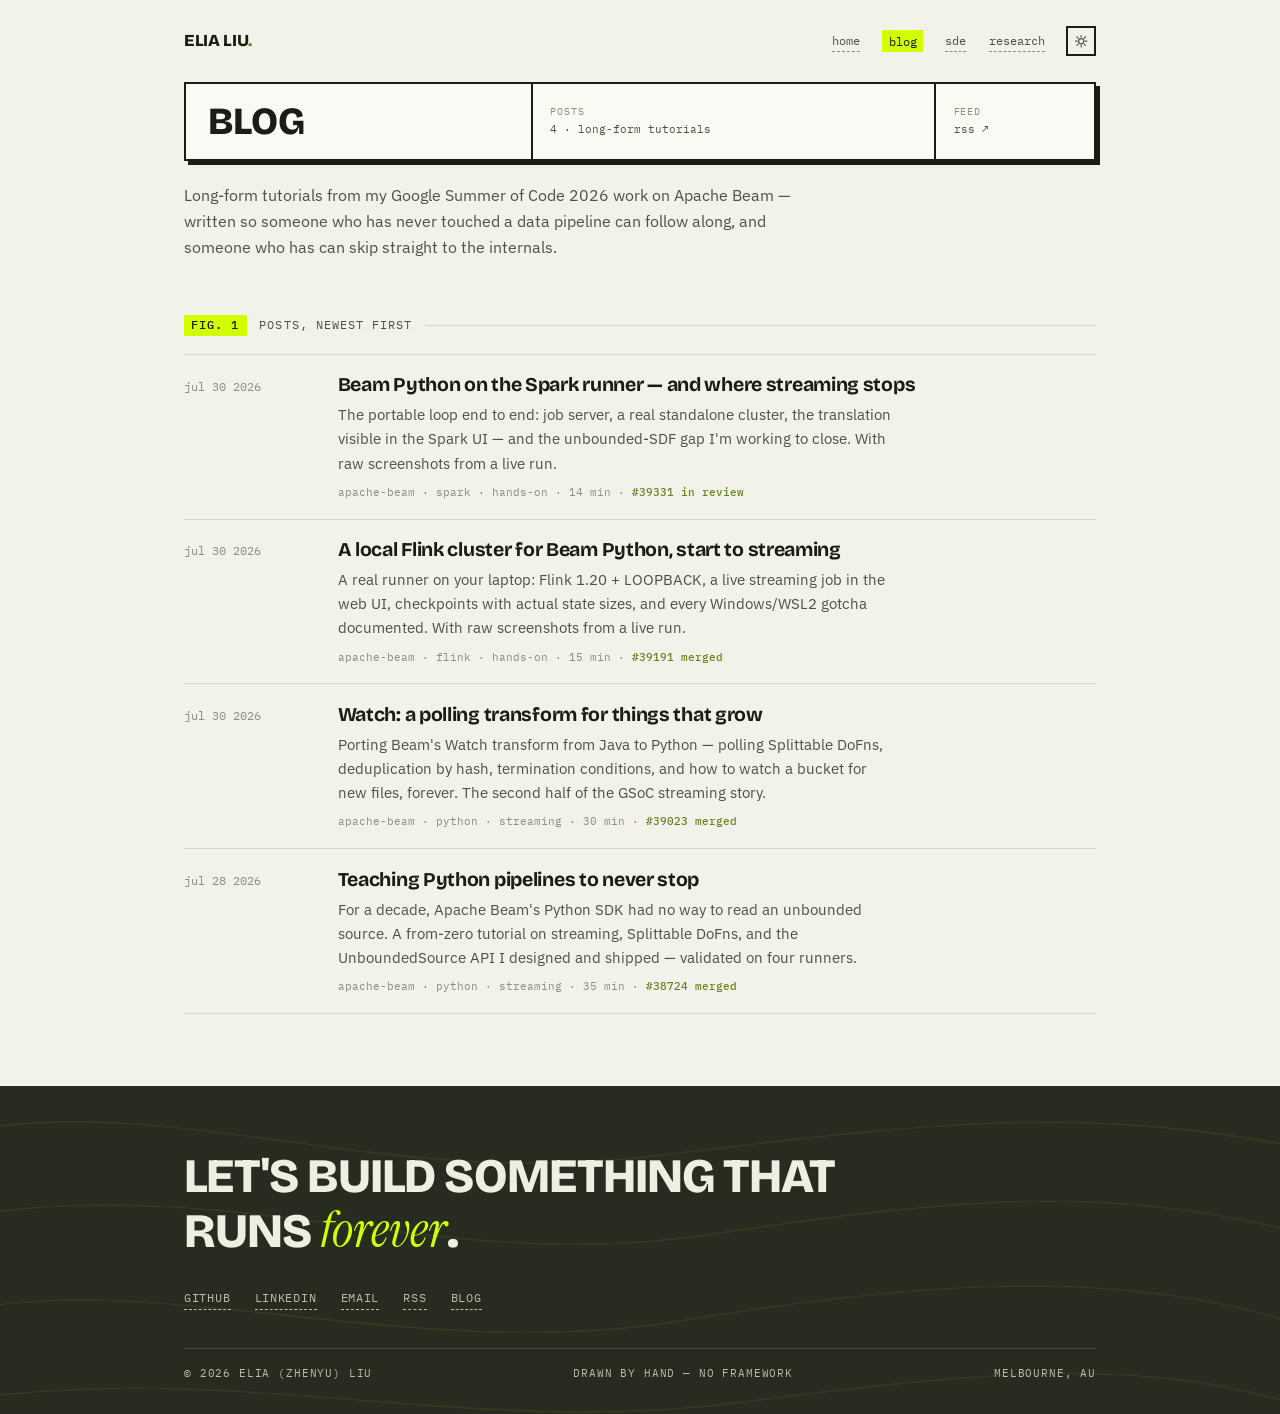
==== commit 4c66160b: "feat: runner field notes - local Flink and Spark runner tutorials with live-run screenshots, home cr" ====
--- a/blog/index.html
+++ b/blog/index.html
@@ -30,6 +30,7 @@
     <a class="wordmark" href="/">Elia Liu<span class="lt">.</span></a>
     <div class="topbar-right">
       <nav class="crumbs" aria-label="Site">
+        <a href="/">home</a>
         <a href="/blog/" aria-current="page">blog</a>
         <a href="/sde/">sde</a>
         <a href="/research/">research</a>
@@ -45,7 +46,7 @@
 
     <header class="pstrip">
       <h1>Blog</h1>
-      <div class="cell"><b>POSTS</b>2 · long-form tutorials</div>
+      <div class="cell"><b>POSTS</b>4 · long-form tutorials</div>
       <div class="cell"><b>FEED</b><a href="/feed.xml" style="text-decoration:none">rss ↗</a></div>
     </header>
     <p class="page-dek">
@@ -57,6 +58,26 @@
     <section class="fig" aria-labelledby="figposts">
       <div class="fig-cap" id="figposts"><span class="no">FIG. 1</span><span>posts, newest first</span></div>
       <div class="rows">
+        <div class="row">
+          <span class="when">jul 30 2026</span>
+          <div>
+            <h3><a href="/blog/beam-python-spark-runner/">Beam Python on the Spark runner — and where streaming stops</a></h3>
+            <p>The portable loop end to end: job server, a real standalone cluster, the translation
+              visible in the Spark UI — and the unbounded-SDF gap I'm working to close. With raw
+              screenshots from a live run.</p>
+            <div class="refs">apache-beam · spark · hands-on · 14 min · <span class="pr">#39331 in review</span></div>
+          </div>
+        </div>
+        <div class="row">
+          <span class="when">jul 30 2026</span>
+          <div>
+            <h3><a href="/blog/beam-python-local-flink/">A local Flink cluster for Beam Python, start to streaming</a></h3>
+            <p>A real runner on your laptop: Flink 1.20 + LOOPBACK, a live streaming job in the web
+              UI, checkpoints with actual state sizes, and every Windows/WSL2 gotcha documented.
+              With raw screenshots from a live run.</p>
+            <div class="refs">apache-beam · flink · hands-on · 15 min · <span class="pr">#39191 merged</span></div>
+          </div>
+        </div>
         <div class="row">
           <span class="when">jul 30 2026</span>
           <div>
--- a/assets/css/main.css
+++ b/assets/css/main.css
@@ -143,12 +143,6 @@
   line-height: 1.62;
   -webkit-font-smoothing: antialiased;
   text-rendering: optimizeLegibility;
-  background-image:
-    linear-gradient(var(--grid) 1px, transparent 1px),
-    linear-gradient(90deg, var(--grid) 1px, transparent 1px),
-    linear-gradient(var(--grid2) 1px, transparent 1px),
-    linear-gradient(90deg, var(--grid2) 1px, transparent 1px);
-  background-size: 24px 24px, 24px 24px, 120px 120px, 120px 120px;
 }
 
 ::selection { background: var(--sel); color: var(--ink); }
@@ -898,6 +892,13 @@
 
 /* figures & diagrams */
 .prose figure { margin: 2rem 0; }
+.prose .shot {
+  display: block;
+  width: 100%;
+  border: 2px solid var(--frame);
+  box-shadow: var(--shadow);
+  background: #fff;
+}
 .prose figcaption {
   margin-top: 0.7rem;
   font-family: var(--mono);
@@ -1007,6 +1008,104 @@
   color: var(--olive-ink2);
 }
 
+/* ---------- voice message from elia ---------- */
+
+.voicemsg {
+  position: fixed;
+  right: 1.25rem;
+  bottom: 1.25rem;
+  z-index: 60;
+  display: flex;
+  align-items: flex-end;
+  gap: 0.6rem;
+  max-width: min(22rem, calc(100vw - 2rem));
+  opacity: 0;
+  transform: translateY(14px);
+  transition: opacity 400ms ease, transform 400ms cubic-bezier(0.2, 0.6, 0.2, 1);
+  pointer-events: none;
+}
+.voicemsg.on { opacity: 1; transform: none; pointer-events: auto; }
+.vm-ava {
+  width: 46px;
+  height: 46px;
+  border-radius: 50%;
+  border: 2px solid var(--frame);
+  object-fit: cover;
+  background: var(--panel);
+  flex-shrink: 0;
+}
+.vm-bubble {
+  position: relative;
+  display: block;
+  text-align: left;
+  border: 2px solid var(--frame);
+  background: var(--panel);
+  box-shadow: var(--shadow);
+  padding: 0.6rem 0.85rem 0.65rem;
+  cursor: pointer;
+  font-family: var(--mono);
+  color: var(--ink);
+  transition: transform 120ms ease;
+}
+.vm-bubble:hover { transform: translate(-1px, -1px); }
+.vm-from {
+  display: block;
+  font-size: 0.62rem;
+  letter-spacing: 0.11em;
+  text-transform: uppercase;
+  color: var(--ink3);
+  margin-bottom: 0.4rem;
+}
+.vm-row { display: flex; align-items: center; gap: 0.6rem; }
+.vm-icon {
+  display: grid;
+  place-items: center;
+  width: 1.7rem;
+  height: 1.7rem;
+  background: var(--lime);
+  color: var(--lime-ink);
+  border: 1.5px solid var(--frame);
+  font-size: 0.7rem;
+  flex-shrink: 0;
+}
+.vm-bars { display: flex; align-items: center; gap: 2.5px; height: 1.2rem; }
+.vm-bars i {
+  display: block;
+  width: 2.5px;
+  background: var(--ink3);
+  height: 30%;
+  transition: background 200ms ease;
+}
+.vm-bars i:nth-child(2n) { height: 65%; }
+.vm-bars i:nth-child(3n) { height: 45%; }
+.vm-bars i:nth-child(5n) { height: 90%; }
+.voicemsg.playing .vm-bars i {
+  background: var(--green);
+  animation: vmbar 900ms ease-in-out infinite alternate;
+}
+.voicemsg.playing .vm-bars i:nth-child(2n) { animation-delay: 120ms; }
+.voicemsg.playing .vm-bars i:nth-child(3n) { animation-delay: 240ms; }
+.voicemsg.playing .vm-bars i:nth-child(5n) { animation-delay: 60ms; }
+@keyframes vmbar { from { transform: scaleY(0.5); } to { transform: scaleY(1.5); } }
+.vm-time { font-size: 0.68rem; color: var(--ink2); min-width: 2.4rem; }
+.vm-close {
+  position: absolute;
+  top: -0.65rem;
+  right: -0.65rem;
+  width: 1.35rem;
+  height: 1.35rem;
+  display: grid;
+  place-items: center;
+  border: 1.5px solid var(--frame);
+  background: var(--paper);
+  color: var(--ink2);
+  font-size: 0.75rem;
+  line-height: 1;
+  cursor: pointer;
+  border-radius: 50%;
+}
+.vm-close:hover { background: var(--ink); color: var(--paper); }
+
 /* ---------- motion ---------- */
 
 @media (prefers-reduced-motion: reduce) {
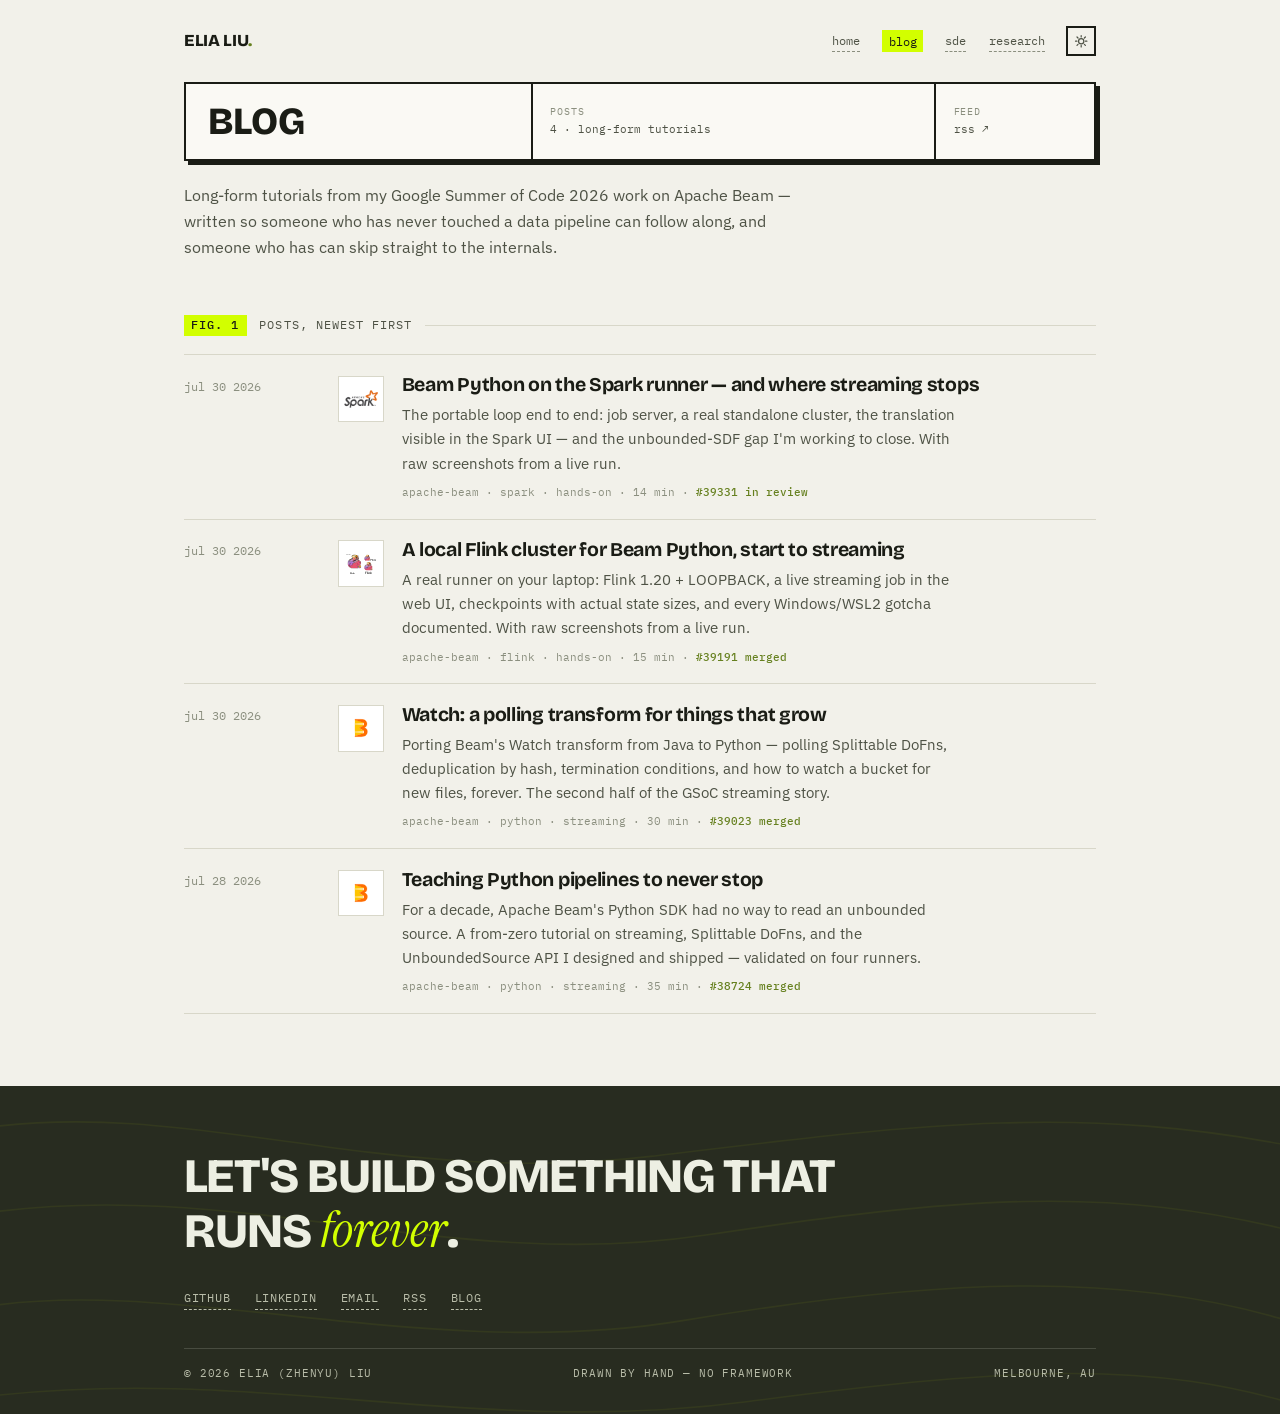
==== commit 7d4b447b: "feat: dual-identity hero with research sheet CTA, drop zh mode, project logos on all rows" ====
--- a/blog/index.html
+++ b/blog/index.html
@@ -60,7 +60,8 @@
       <div class="rows">
         <div class="row">
           <span class="when">jul 30 2026</span>
-          <div>
+          <div class="hasico">
+            <span class="row-ico"><img src="/assets/img/logos/spark.png" alt="" width="46" height="46" loading="lazy"></span>
             <h3><a href="/blog/beam-python-spark-runner/">Beam Python on the Spark runner — and where streaming stops</a></h3>
             <p>The portable loop end to end: job server, a real standalone cluster, the translation
               visible in the Spark UI — and the unbounded-SDF gap I'm working to close. With raw
@@ -70,7 +71,8 @@
         </div>
         <div class="row">
           <span class="when">jul 30 2026</span>
-          <div>
+          <div class="hasico">
+            <span class="row-ico"><img src="/assets/img/logos/flink.svg" alt="" width="46" height="46" loading="lazy"></span>
             <h3><a href="/blog/beam-python-local-flink/">A local Flink cluster for Beam Python, start to streaming</a></h3>
             <p>A real runner on your laptop: Flink 1.20 + LOOPBACK, a live streaming job in the web
               UI, checkpoints with actual state sizes, and every Windows/WSL2 gotcha documented.
@@ -80,7 +82,8 @@
         </div>
         <div class="row">
           <span class="when">jul 30 2026</span>
-          <div>
+          <div class="hasico">
+            <span class="row-ico"><img src="/assets/img/logos/beam.svg" alt="" width="46" height="46" loading="lazy"></span>
             <h3><a href="/blog/beam-python-watch-transform/">Watch: a polling transform for things that grow</a></h3>
             <p>Porting Beam's Watch transform from Java to Python — polling Splittable DoFns,
               deduplication by hash, termination conditions, and how to watch a bucket for new files,
@@ -90,7 +93,8 @@
         </div>
         <div class="row">
           <span class="when">jul 28 2026</span>
-          <div>
+          <div class="hasico">
+            <span class="row-ico"><img src="/assets/img/logos/beam.svg" alt="" width="46" height="46" loading="lazy"></span>
             <h3><a href="/blog/beam-python-unbounded-sources/">Teaching Python pipelines to never stop</a></h3>
             <p>For a decade, Apache Beam's Python SDK had no way to read an unbounded source. A
               from-zero tutorial on streaming, Splittable DoFns, and the UnboundedSource API I designed
--- a/assets/css/main.css
+++ b/assets/css/main.css
@@ -202,6 +202,36 @@
 .rv.in { opacity: 1; transform: none; }
 @media (prefers-reduced-motion: reduce) { .rv { opacity: 1; transform: none; } }
 
+/* ---------- load entrance: lines appear one by one ---------- */
+
+@keyframes rise { from { opacity: 0; transform: translateY(14px); } to { opacity: 1; transform: none; } }
+.tblock h1 { animation: rise 550ms cubic-bezier(0.2, 0.6, 0.2, 1) backwards 60ms; }
+.tblock .role { animation: rise 550ms cubic-bezier(0.2, 0.6, 0.2, 1) backwards 160ms; }
+.tblock .cta { animation: rise 550ms cubic-bezier(0.2, 0.6, 0.2, 1) backwards 260ms; }
+.tblock .photo { animation: rise 550ms cubic-bezier(0.2, 0.6, 0.2, 1) backwards 340ms; }
+.tblock .meta { animation: rise 550ms cubic-bezier(0.2, 0.6, 0.2, 1) backwards 420ms; }
+.crumbs-row { animation: rise 500ms cubic-bezier(0.2, 0.6, 0.2, 1) backwards 500ms; }
+.ticker { animation: rise 500ms cubic-bezier(0.2, 0.6, 0.2, 1) backwards 560ms; }
+.pstrip h1 { animation: rise 500ms cubic-bezier(0.2, 0.6, 0.2, 1) backwards 60ms; }
+.pstrip .cell { animation: rise 500ms cubic-bezier(0.2, 0.6, 0.2, 1) backwards 180ms; }
+.page-dek { animation: rise 500ms cubic-bezier(0.2, 0.6, 0.2, 1) backwards 240ms; }
+.post-head .crumb { animation: rise 500ms cubic-bezier(0.2, 0.6, 0.2, 1) backwards 60ms; }
+.post-head h1 { animation: rise 550ms cubic-bezier(0.2, 0.6, 0.2, 1) backwards 150ms; }
+.post-head .dek { animation: rise 550ms cubic-bezier(0.2, 0.6, 0.2, 1) backwards 260ms; }
+.post-meta { animation: rise 500ms cubic-bezier(0.2, 0.6, 0.2, 1) backwards 360ms; }
+
+/* ---------- reading progress (posts) ---------- */
+
+.progress {
+  position: fixed;
+  top: 0;
+  left: 0;
+  height: 3px;
+  width: 0;
+  background: var(--lime);
+  z-index: 80;
+}
+
 /* ---------- topbar (sub-pages) ---------- */
 
 .topbar {
@@ -498,6 +528,20 @@
   line-height: 1.6;
 }
 .row .when .place { display: block; margin-top: 0.15rem; }
+.row .hasico { position: relative; padding-left: 4rem; min-height: 3rem; }
+.row-ico {
+  position: absolute;
+  left: 0;
+  top: 0.2rem;
+  width: 2.9rem;
+  height: 2.9rem;
+  border: 1.5px solid var(--line);
+  background: #fff;
+  display: grid;
+  place-items: center;
+  padding: 0.32rem;
+}
+.row-ico img { max-width: 100%; max-height: 100%; object-fit: contain; display: block; }
 .row h3 {
   font-family: var(--disp);
   font-weight: 700;
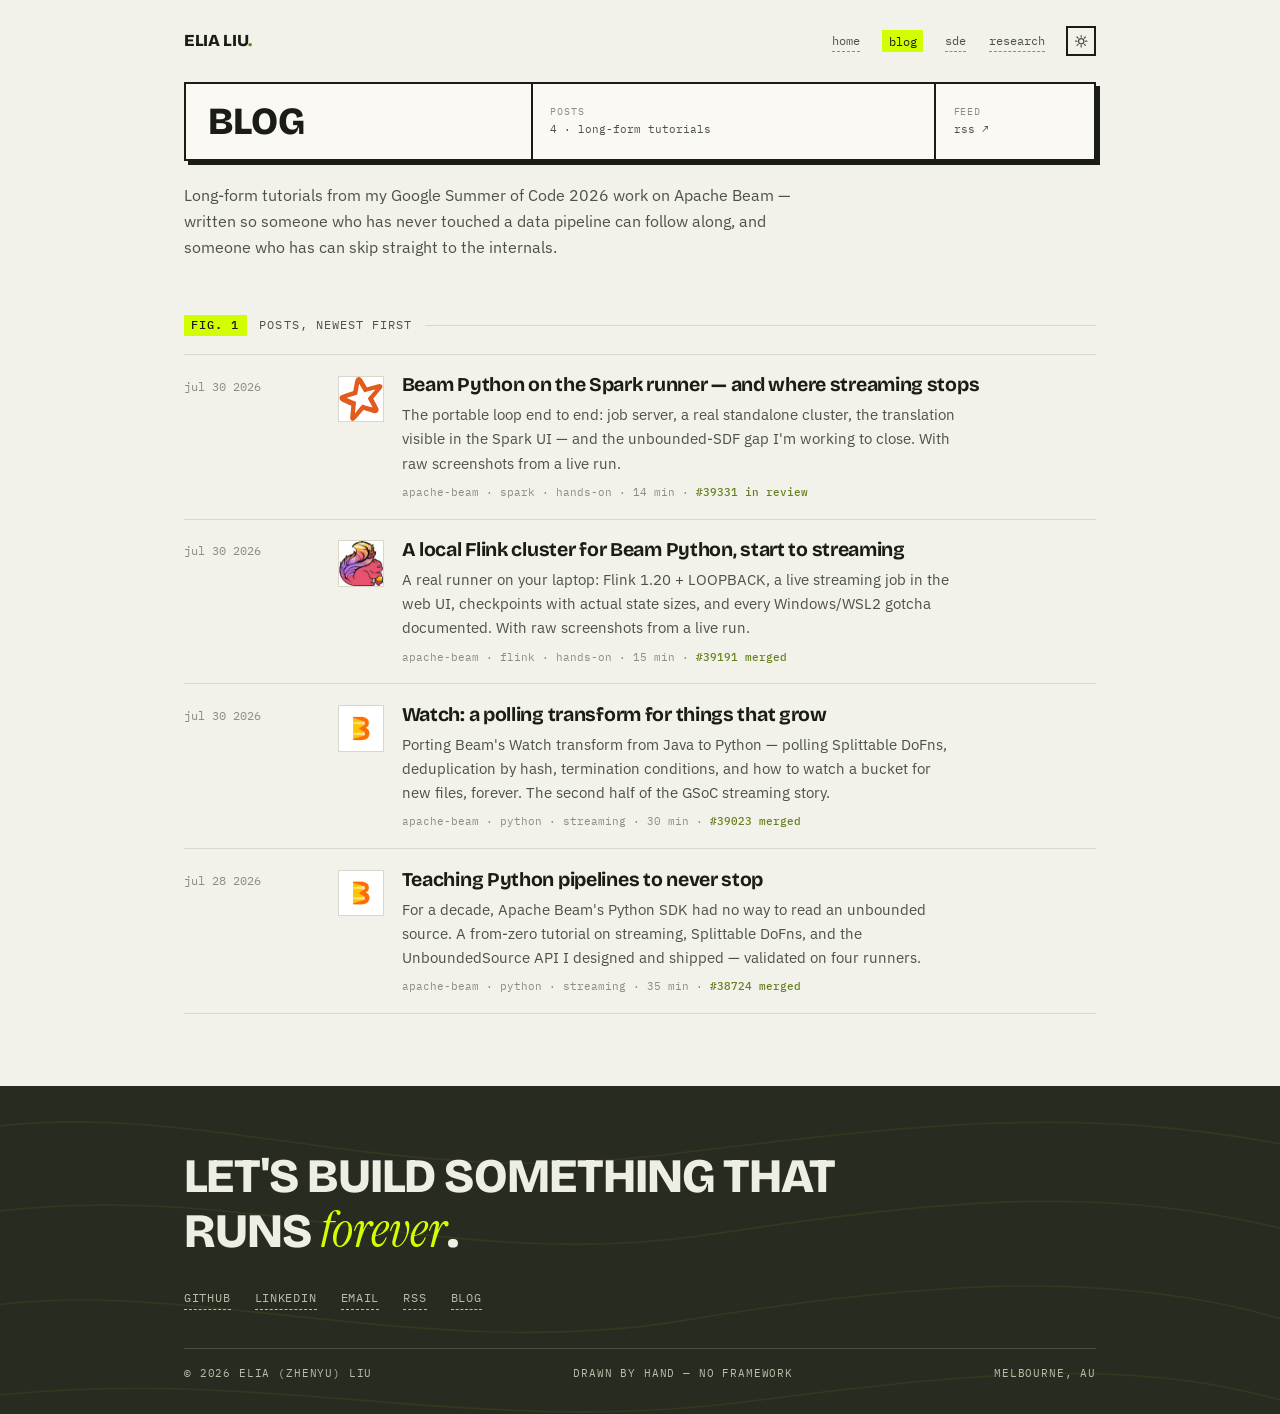
==== commit d335d8b3: "feat: animated journey timeline on home, Watch demo moved into its post, full-bleed logos with user " ====
--- a/blog/index.html
+++ b/blog/index.html
@@ -61,7 +61,7 @@
         <div class="row">
           <span class="when">jul 30 2026</span>
           <div class="hasico">
-            <span class="row-ico"><img src="/assets/img/logos/spark.png" alt="" width="46" height="46" loading="lazy"></span>
+            <span class="row-ico"><img src="/assets/img/logos/spark-icon.svg" alt="" width="46" height="46" loading="lazy"></span>
             <h3><a href="/blog/beam-python-spark-runner/">Beam Python on the Spark runner — and where streaming stops</a></h3>
             <p>The portable loop end to end: job server, a real standalone cluster, the translation
               visible in the Spark UI — and the unbounded-SDF gap I'm working to close. With raw
@@ -72,7 +72,7 @@
         <div class="row">
           <span class="when">jul 30 2026</span>
           <div class="hasico">
-            <span class="row-ico"><img src="/assets/img/logos/flink.svg" alt="" width="46" height="46" loading="lazy"></span>
+            <span class="row-ico"><img src="/assets/img/logos/flink-sq.png" alt="" width="46" height="46" loading="lazy"></span>
             <h3><a href="/blog/beam-python-local-flink/">A local Flink cluster for Beam Python, start to streaming</a></h3>
             <p>A real runner on your laptop: Flink 1.20 + LOOPBACK, a live streaming job in the web
               UI, checkpoints with actual state sizes, and every Windows/WSL2 gotcha documented.
--- a/assets/css/main.css
+++ b/assets/css/main.css
@@ -537,11 +537,85 @@
   height: 2.9rem;
   border: 1.5px solid var(--line);
   background: #fff;
+  overflow: hidden;
+}
+.row-ico img { width: 100%; height: 100%; object-fit: cover; display: block; }
+
+/* ---------- FIG. 0 — the pipeline so far (animated journey) ---------- */
+
+.journey {
+  margin-top: 1rem;
+  border: 2px solid var(--frame);
+  background: var(--panel);
+  box-shadow: var(--shadow);
+  padding: 1.5rem 1.5rem 1.3rem;
+  overflow-x: auto;
+  position: relative;
+}
+.j-wrap { position: relative; min-width: 54rem; }
+.j-line {
+  position: absolute;
+  top: 1.6rem;
+  left: 1.6rem;
+  right: 1.6rem;
+  border-top: 2px dashed var(--ink3);
+}
+.j-dot {
+  position: absolute;
+  top: -6px;
+  left: 0%;
+  width: 10px;
+  height: 10px;
+  background: var(--green);
+  border: 2px solid var(--frame);
+  border-radius: 50%;
+  box-shadow: 0 0 0 4px var(--lime-soft);
+  transition: left 700ms cubic-bezier(0.2, 0.6, 0.2, 1);
+}
+.j-nodes {
+  position: relative;
   display: grid;
-  place-items: center;
-  padding: 0.32rem;
-}
-.row-ico img { max-width: 100%; max-height: 100%; object-fit: contain; display: block; }
+  grid-template-columns: repeat(6, 1fr);
+  gap: 1rem;
+  list-style: none;
+  margin: 0;
+  padding: 0;
+}
+.j-node {
+  display: flex;
+  flex-direction: column;
+  gap: 0.5rem;
+  opacity: 0.22;
+  transform: translateY(8px);
+  transition: opacity 450ms ease, transform 450ms cubic-bezier(0.2, 0.6, 0.2, 1);
+}
+.j-node.lit { opacity: 1; transform: none; }
+.j-logo {
+  width: 3.2rem;
+  height: 3.2rem;
+  border: 2px solid var(--frame);
+  background: #fff;
+  overflow: hidden;
+  position: relative;
+  z-index: 1;
+}
+.j-node.lit .j-logo { box-shadow: var(--shadow); }
+.j-logo img { width: 100%; height: 100%; object-fit: cover; display: block; }
+.j-node b {
+  font-family: var(--mono);
+  font-weight: 500;
+  font-size: 0.66rem;
+  letter-spacing: 0.1em;
+  text-transform: uppercase;
+  background: var(--lime);
+  color: var(--lime-ink);
+  padding: 0.08rem 0.4rem;
+  align-self: flex-start;
+}
+.j-node .j-t { font-size: 0.83rem; line-height: 1.45; color: var(--ink2); max-width: 15ch; }
+@media (prefers-reduced-motion: reduce) {
+  .j-node { opacity: 1; transform: none; }
+}
 .row h3 {
   font-family: var(--disp);
   font-weight: 700;
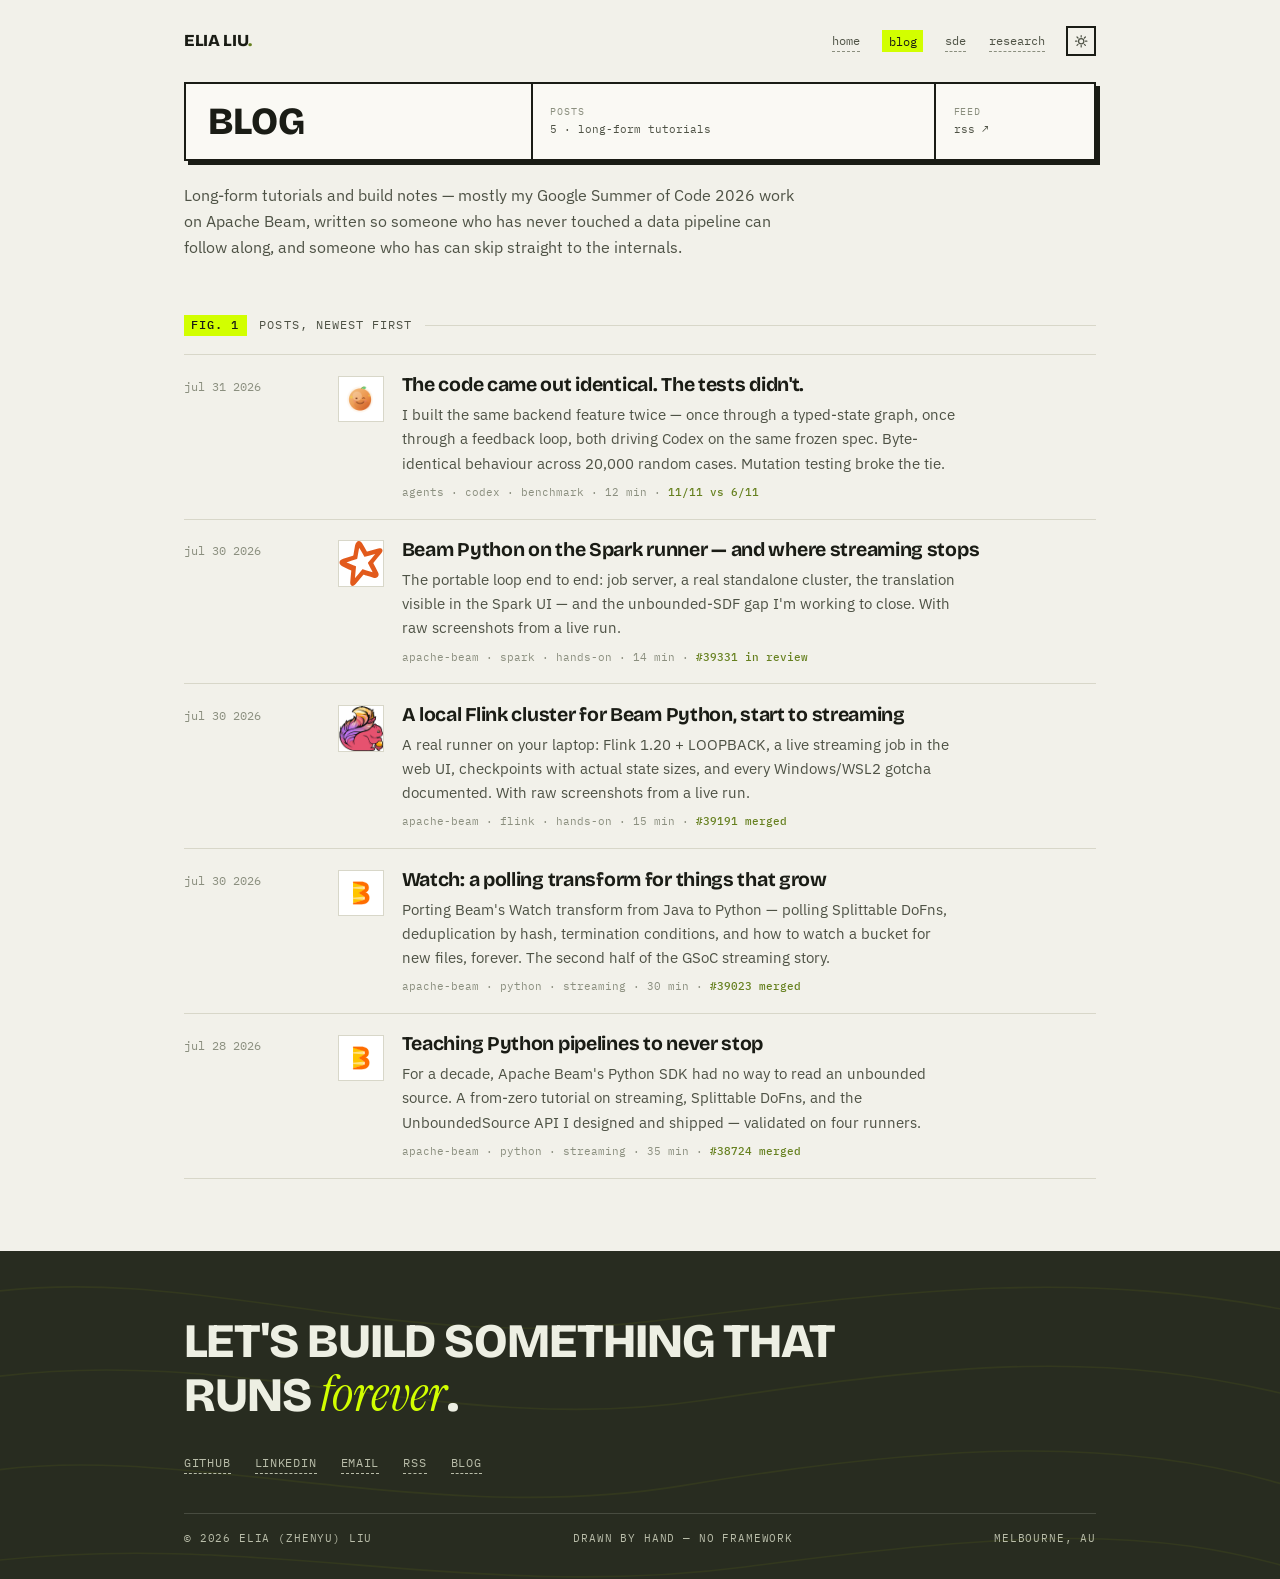
==== commit 6eda98fd: "feat(blog): the same backend feature built twice — graph vs feedback loop New long-form post benchma" ====
--- a/blog/index.html
+++ b/blog/index.html
@@ -46,18 +46,29 @@
 
     <header class="pstrip">
       <h1>Blog</h1>
-      <div class="cell"><b>POSTS</b>4 · long-form tutorials</div>
+      <div class="cell"><b>POSTS</b>5 · long-form tutorials</div>
       <div class="cell"><b>FEED</b><a href="/feed.xml" style="text-decoration:none">rss ↗</a></div>
     </header>
     <p class="page-dek">
-      Long-form tutorials from my Google Summer of Code 2026 work on Apache Beam — written so
-      someone who has never touched a data pipeline can follow along, and someone who has can skip
-      straight to the internals.
+      Long-form tutorials and build notes — mostly my Google Summer of Code 2026 work on Apache
+      Beam, written so someone who has never touched a data pipeline can follow along, and someone
+      who has can skip straight to the internals.
     </p>
 
     <section class="fig" aria-labelledby="figposts">
       <div class="fig-cap" id="figposts"><span class="no">FIG. 1</span><span>posts, newest first</span></div>
       <div class="rows">
+        <div class="row">
+          <span class="when">jul 31 2026</span>
+          <div class="hasico">
+            <span class="row-ico"><img src="/assets/img/logos/metriful.png" alt="" width="46" height="46" loading="lazy"></span>
+            <h3><a href="/blog/graph-vs-loop-agent-harness/">The code came out identical. The tests didn't.</a></h3>
+            <p>I built the same backend feature twice — once through a typed-state graph, once
+              through a feedback loop, both driving Codex on the same frozen spec. Byte-identical
+              behaviour across 20,000 random cases. Mutation testing broke the tie.</p>
+            <div class="refs">agents · codex · benchmark · 12 min · <span class="pr">11/11 vs 6/11</span></div>
+          </div>
+        </div>
         <div class="row">
           <span class="when">jul 30 2026</span>
           <div class="hasico">
